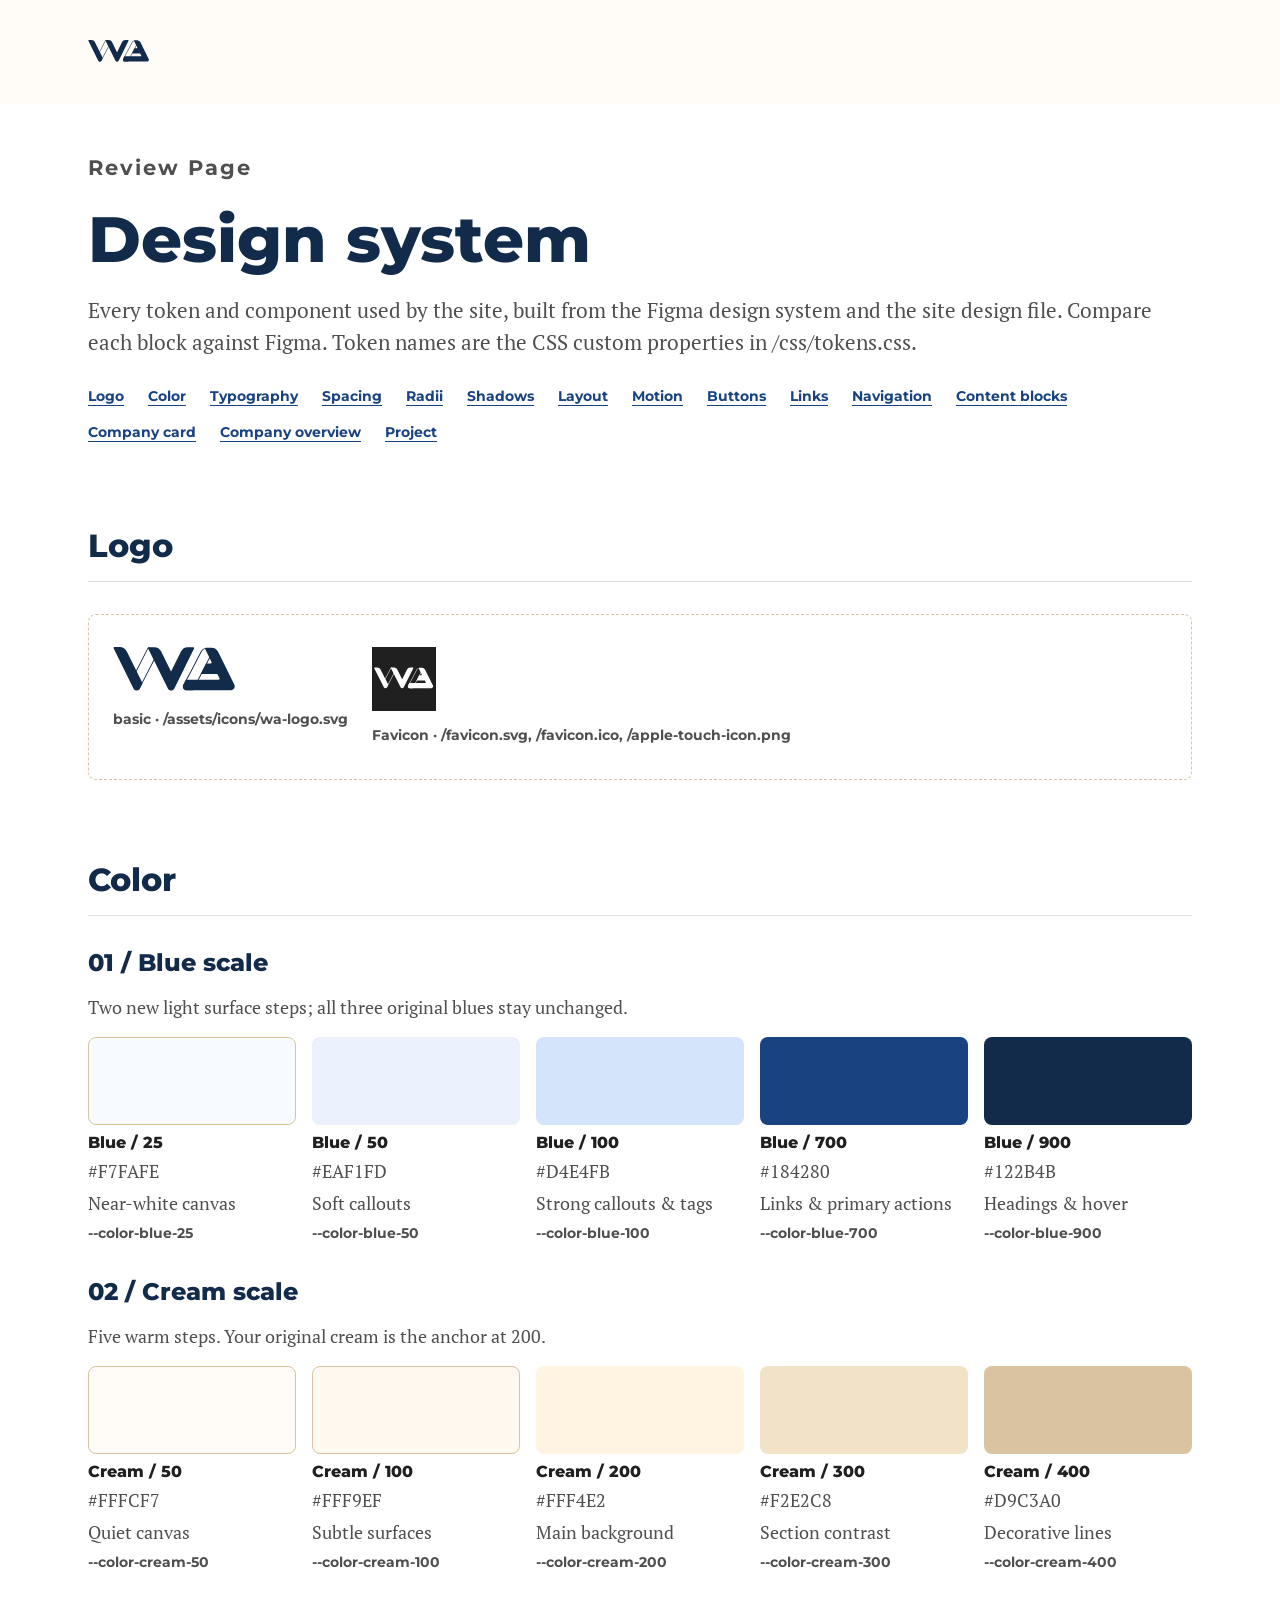
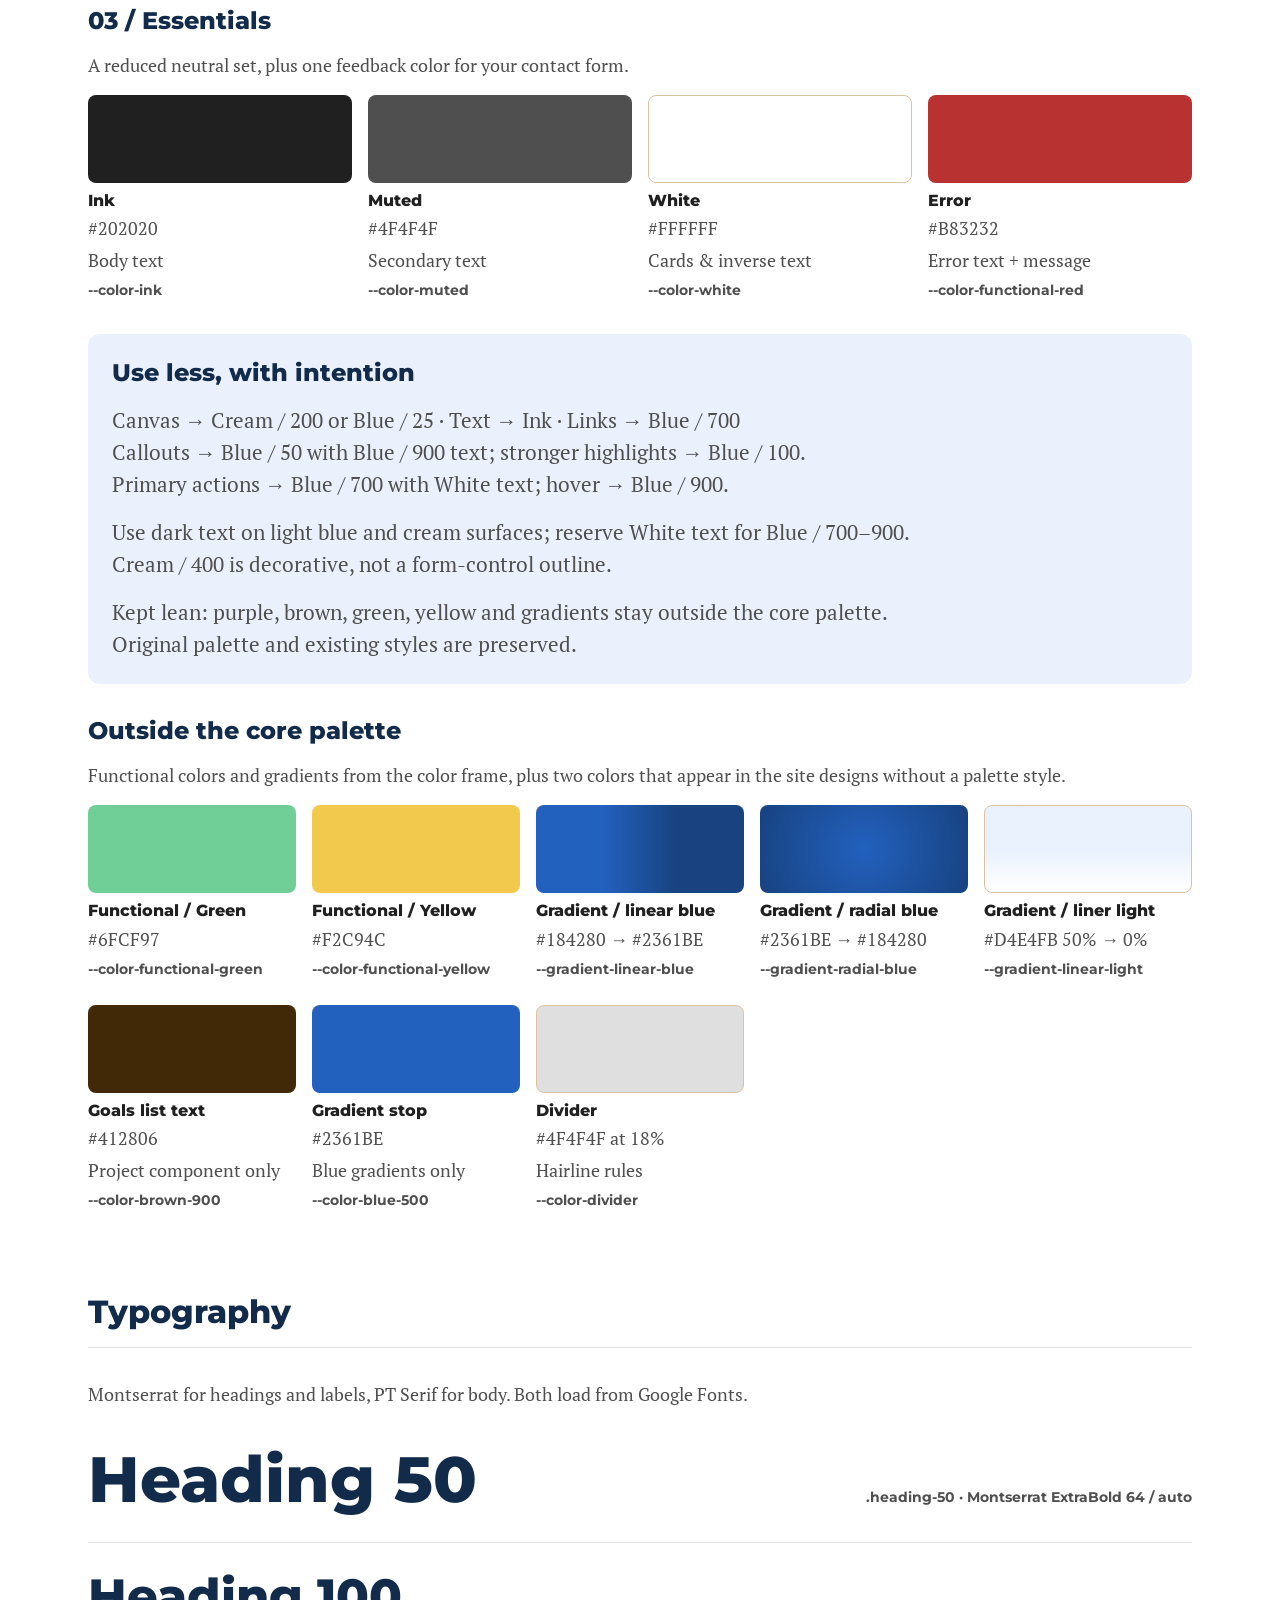
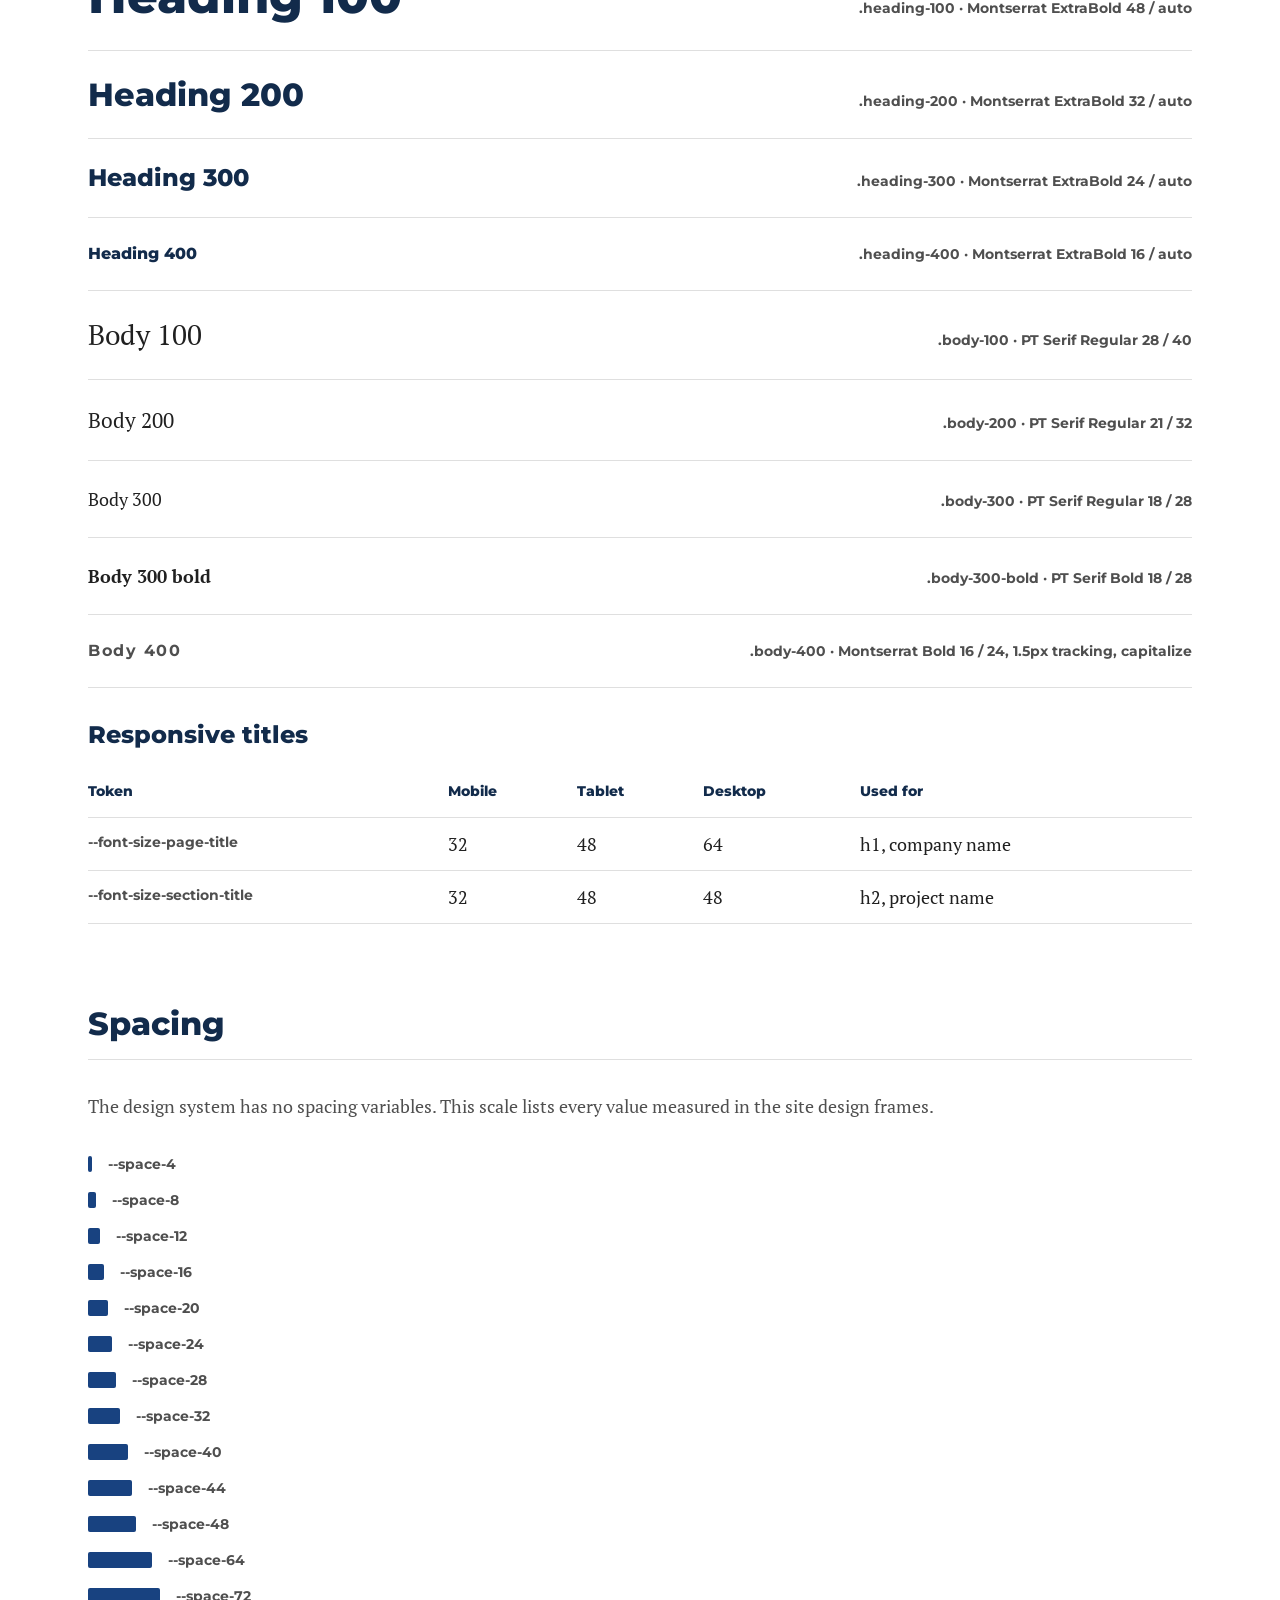
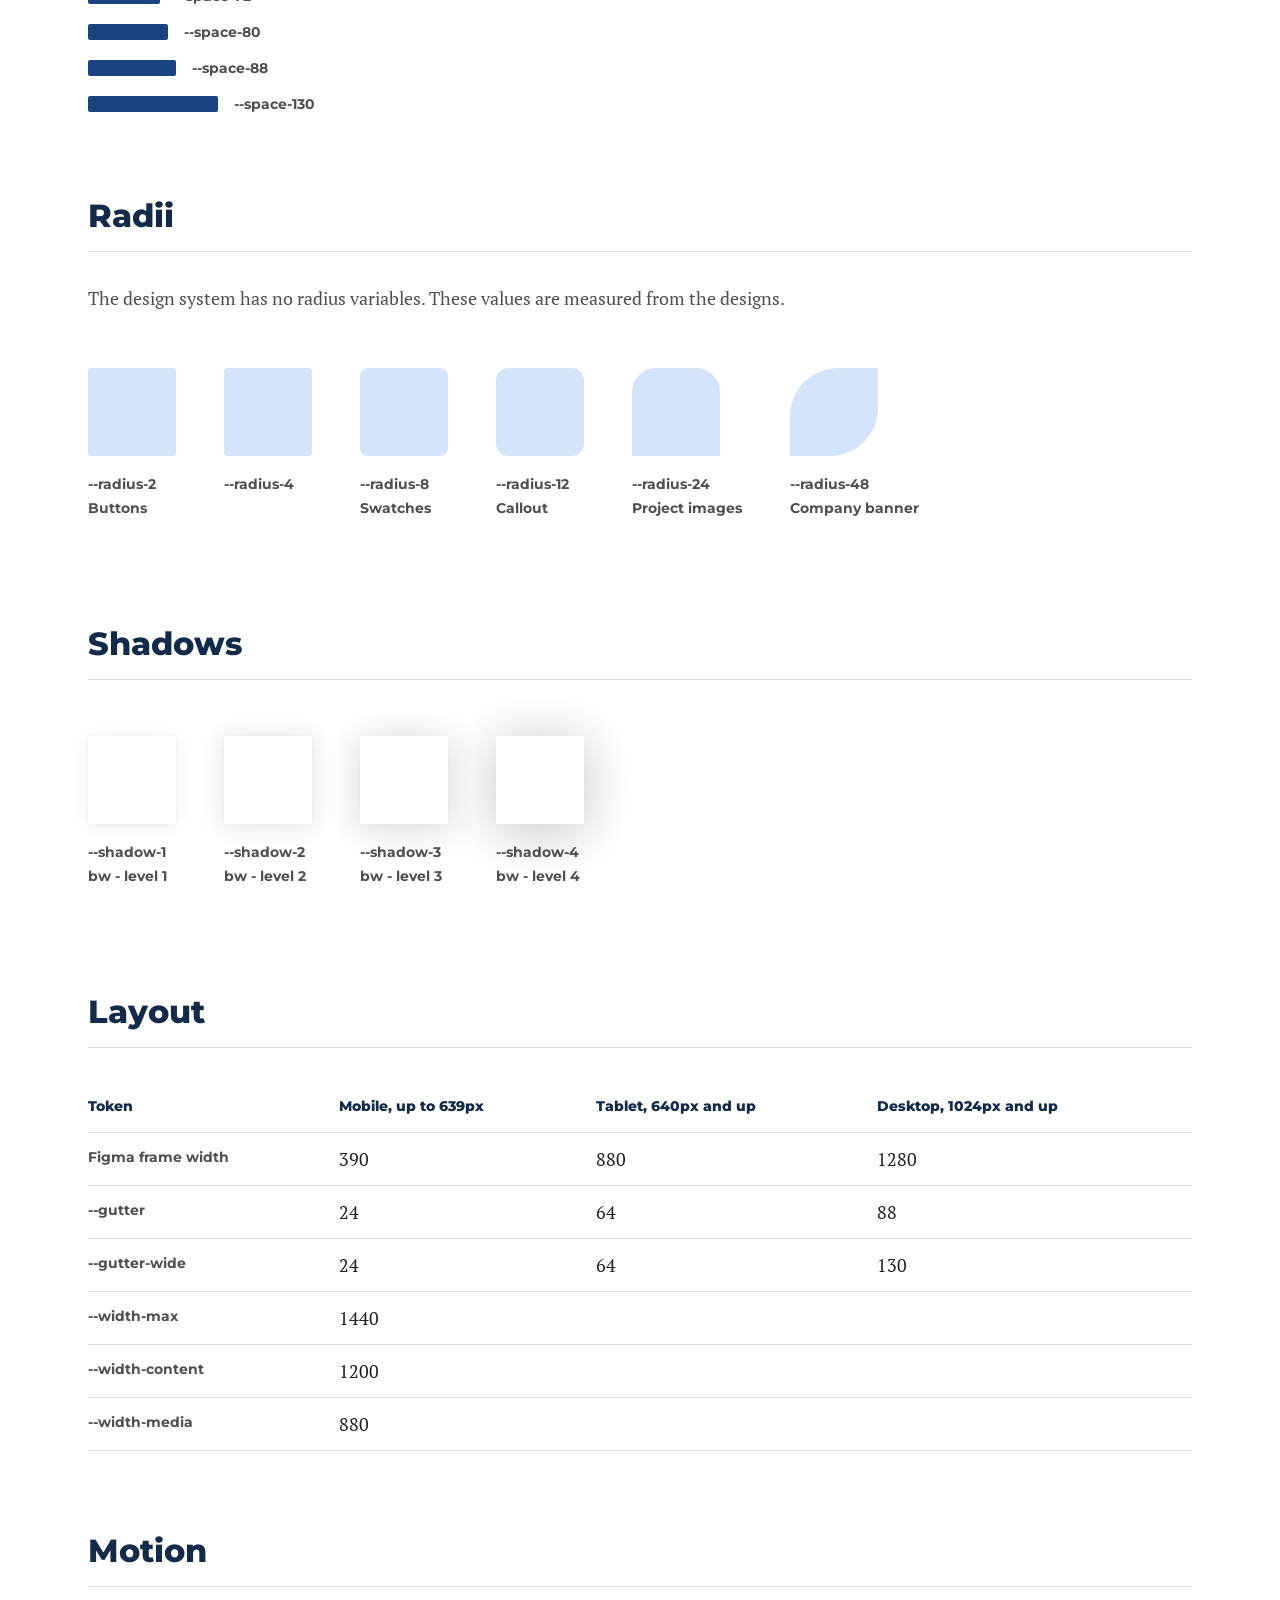
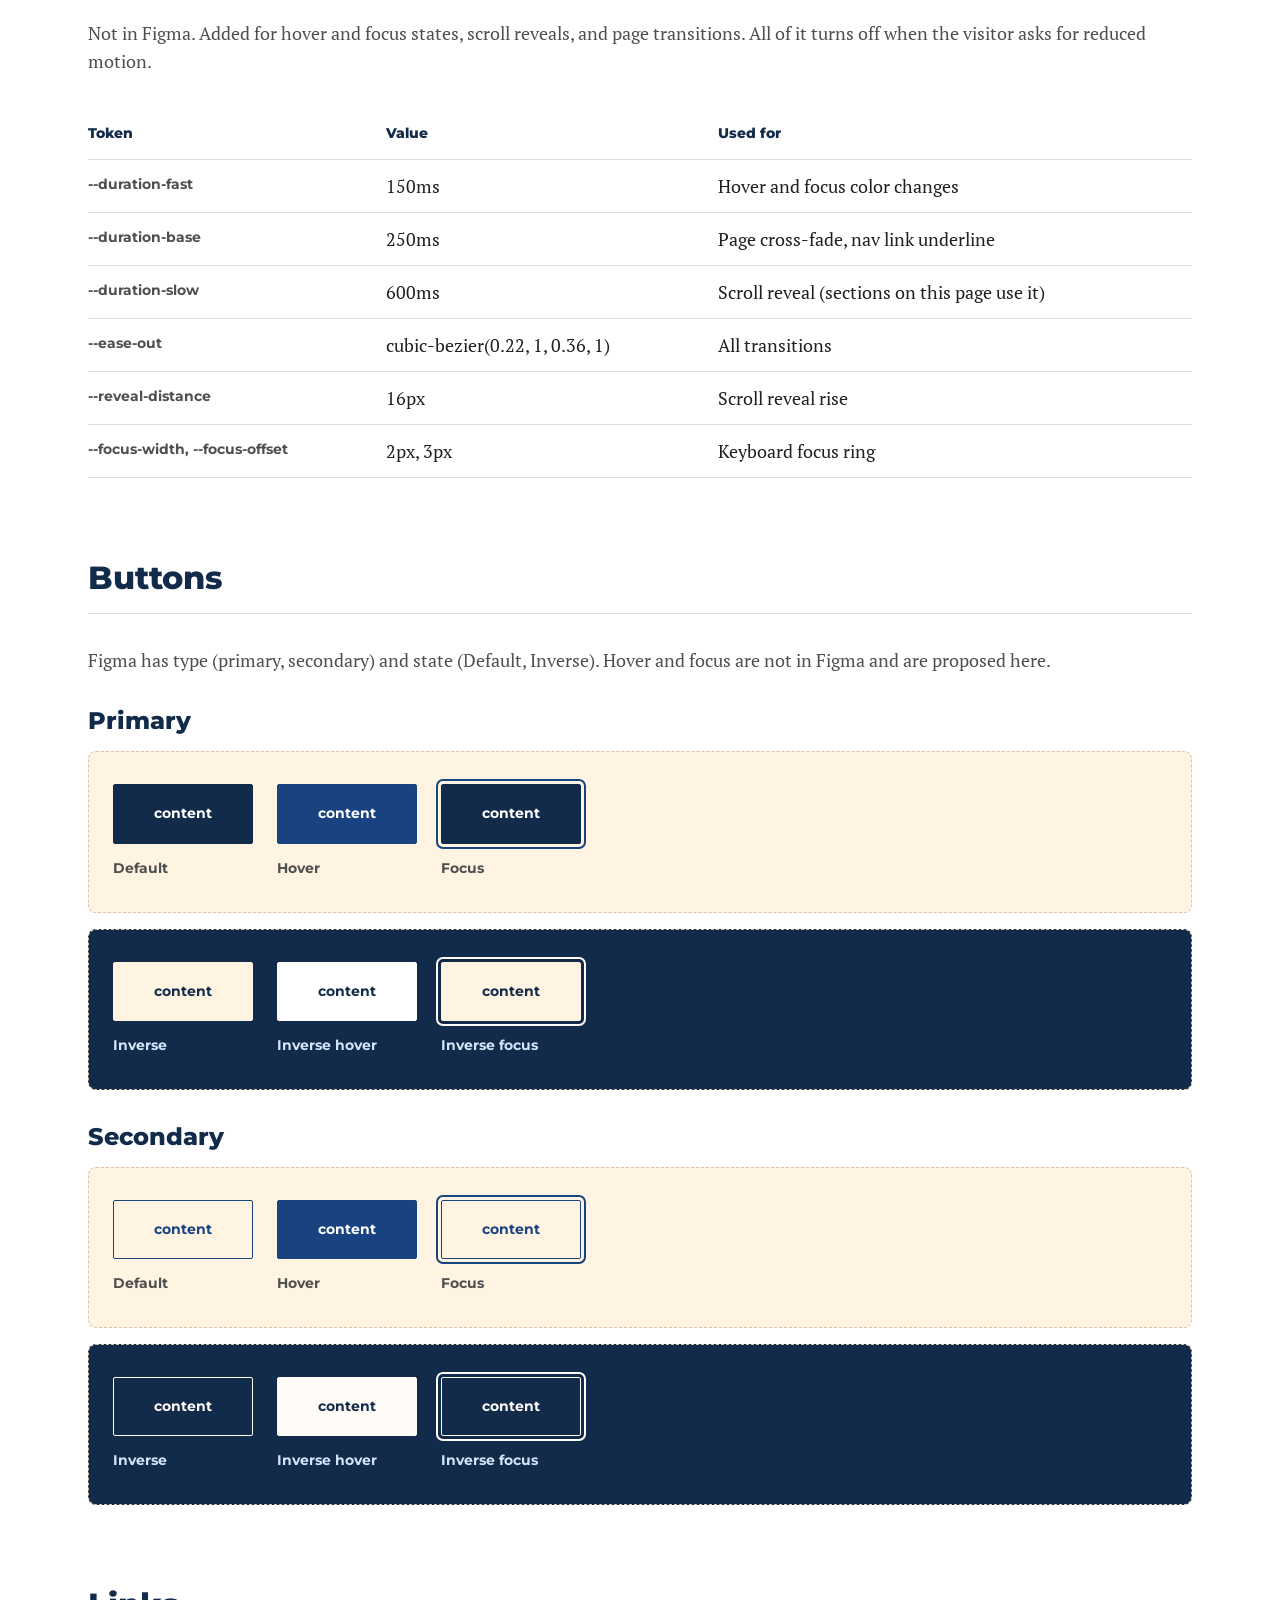
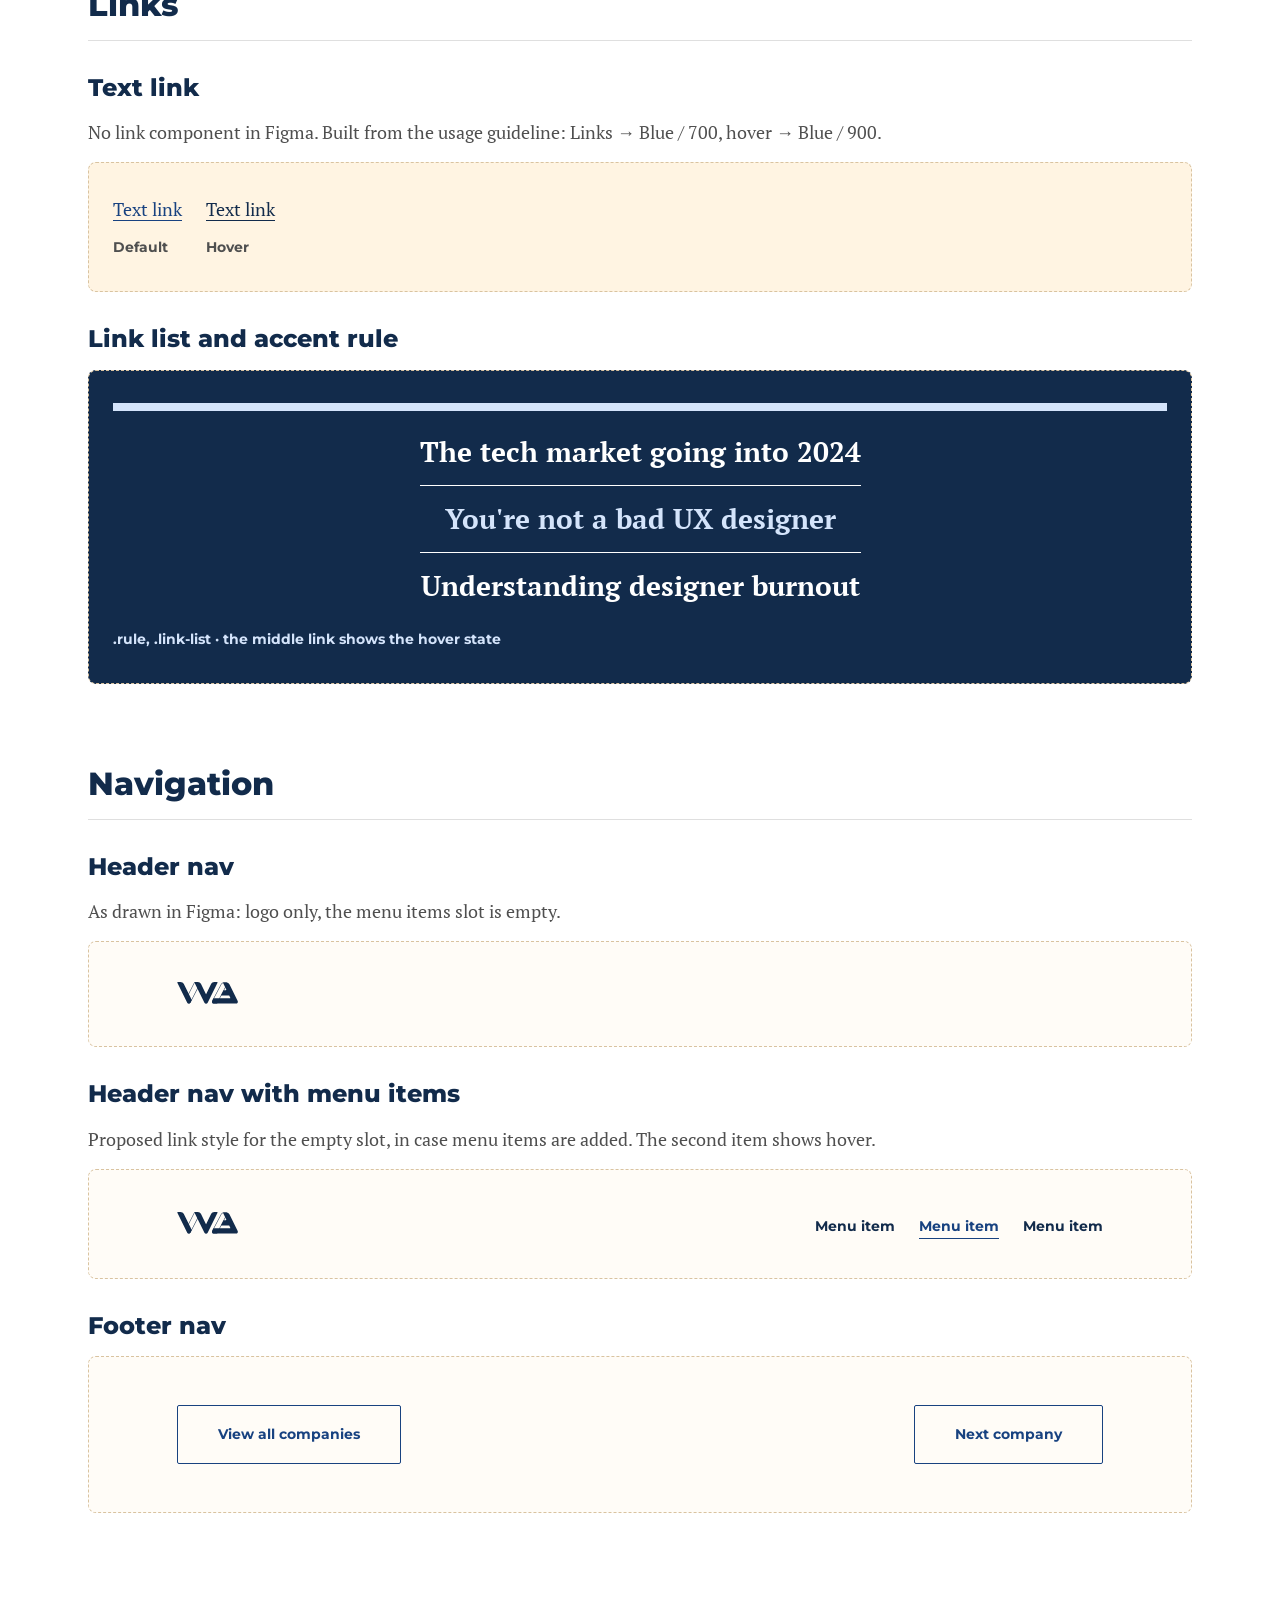
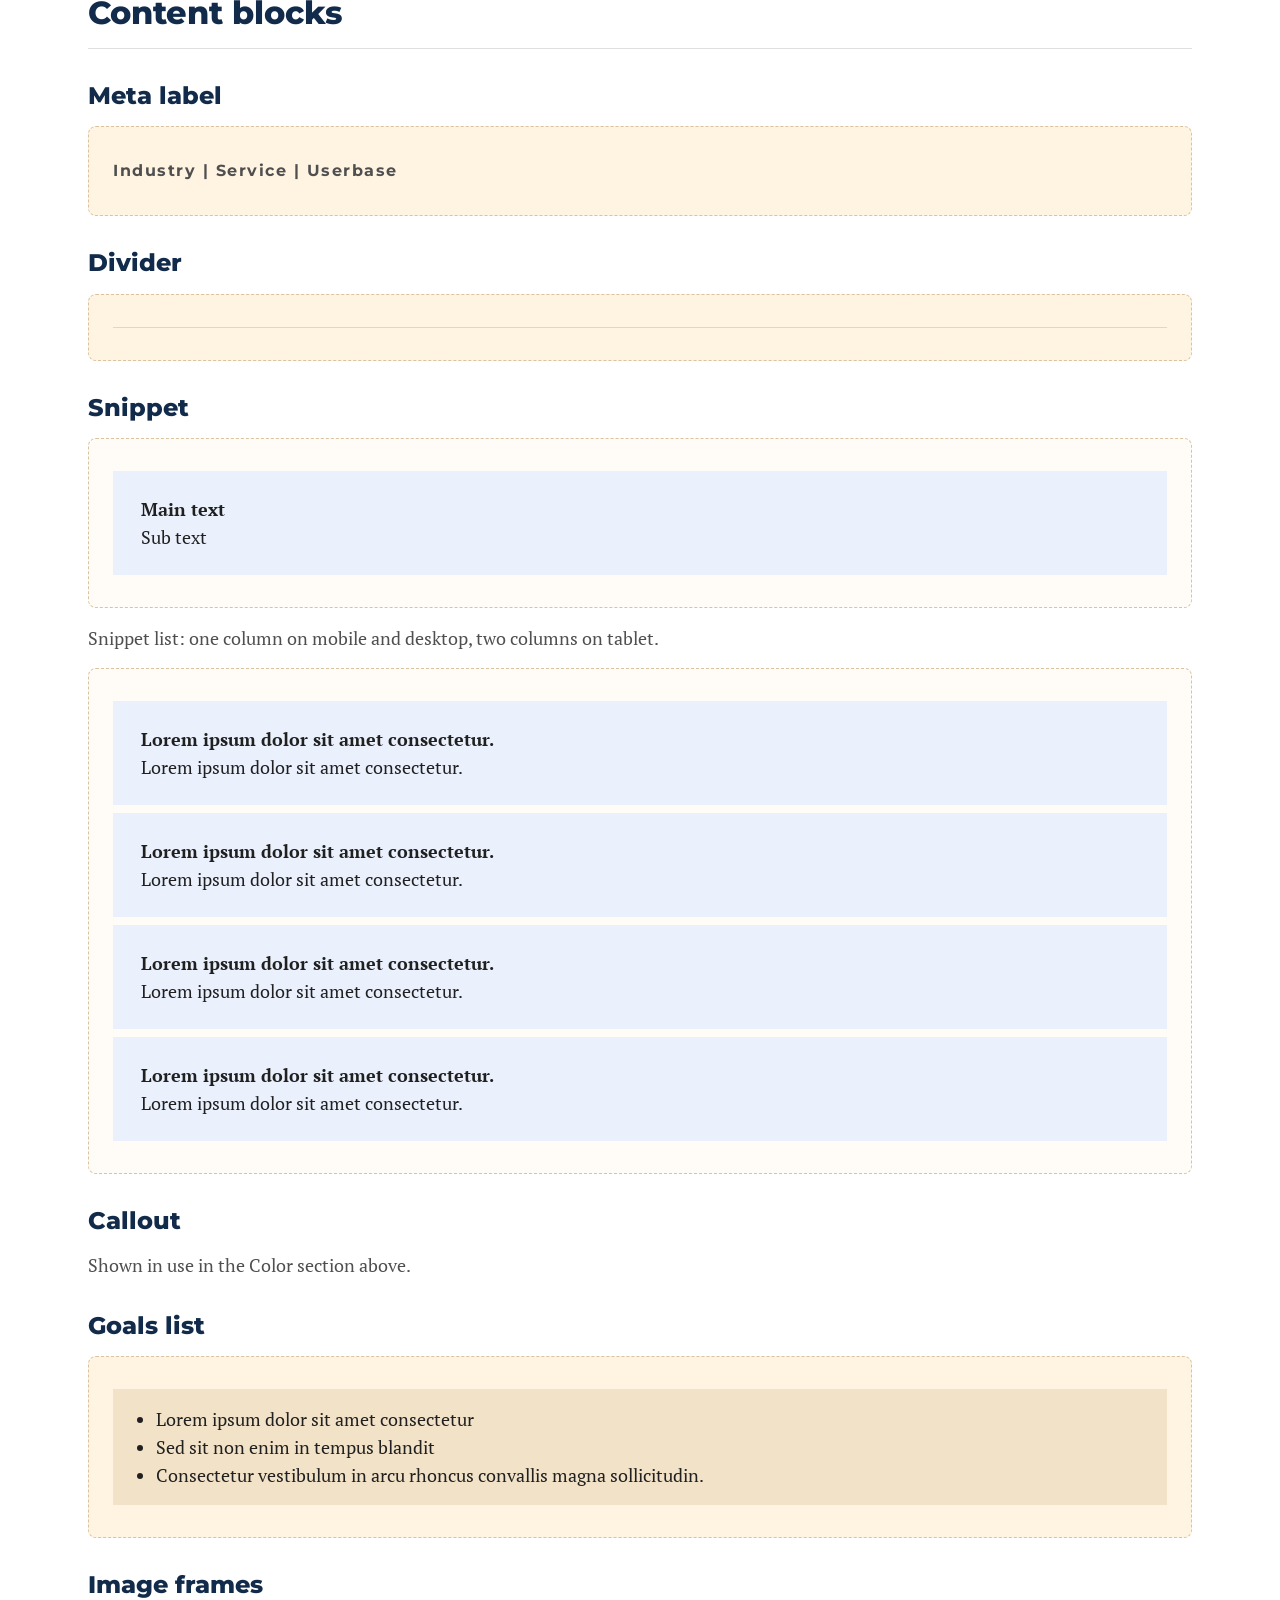
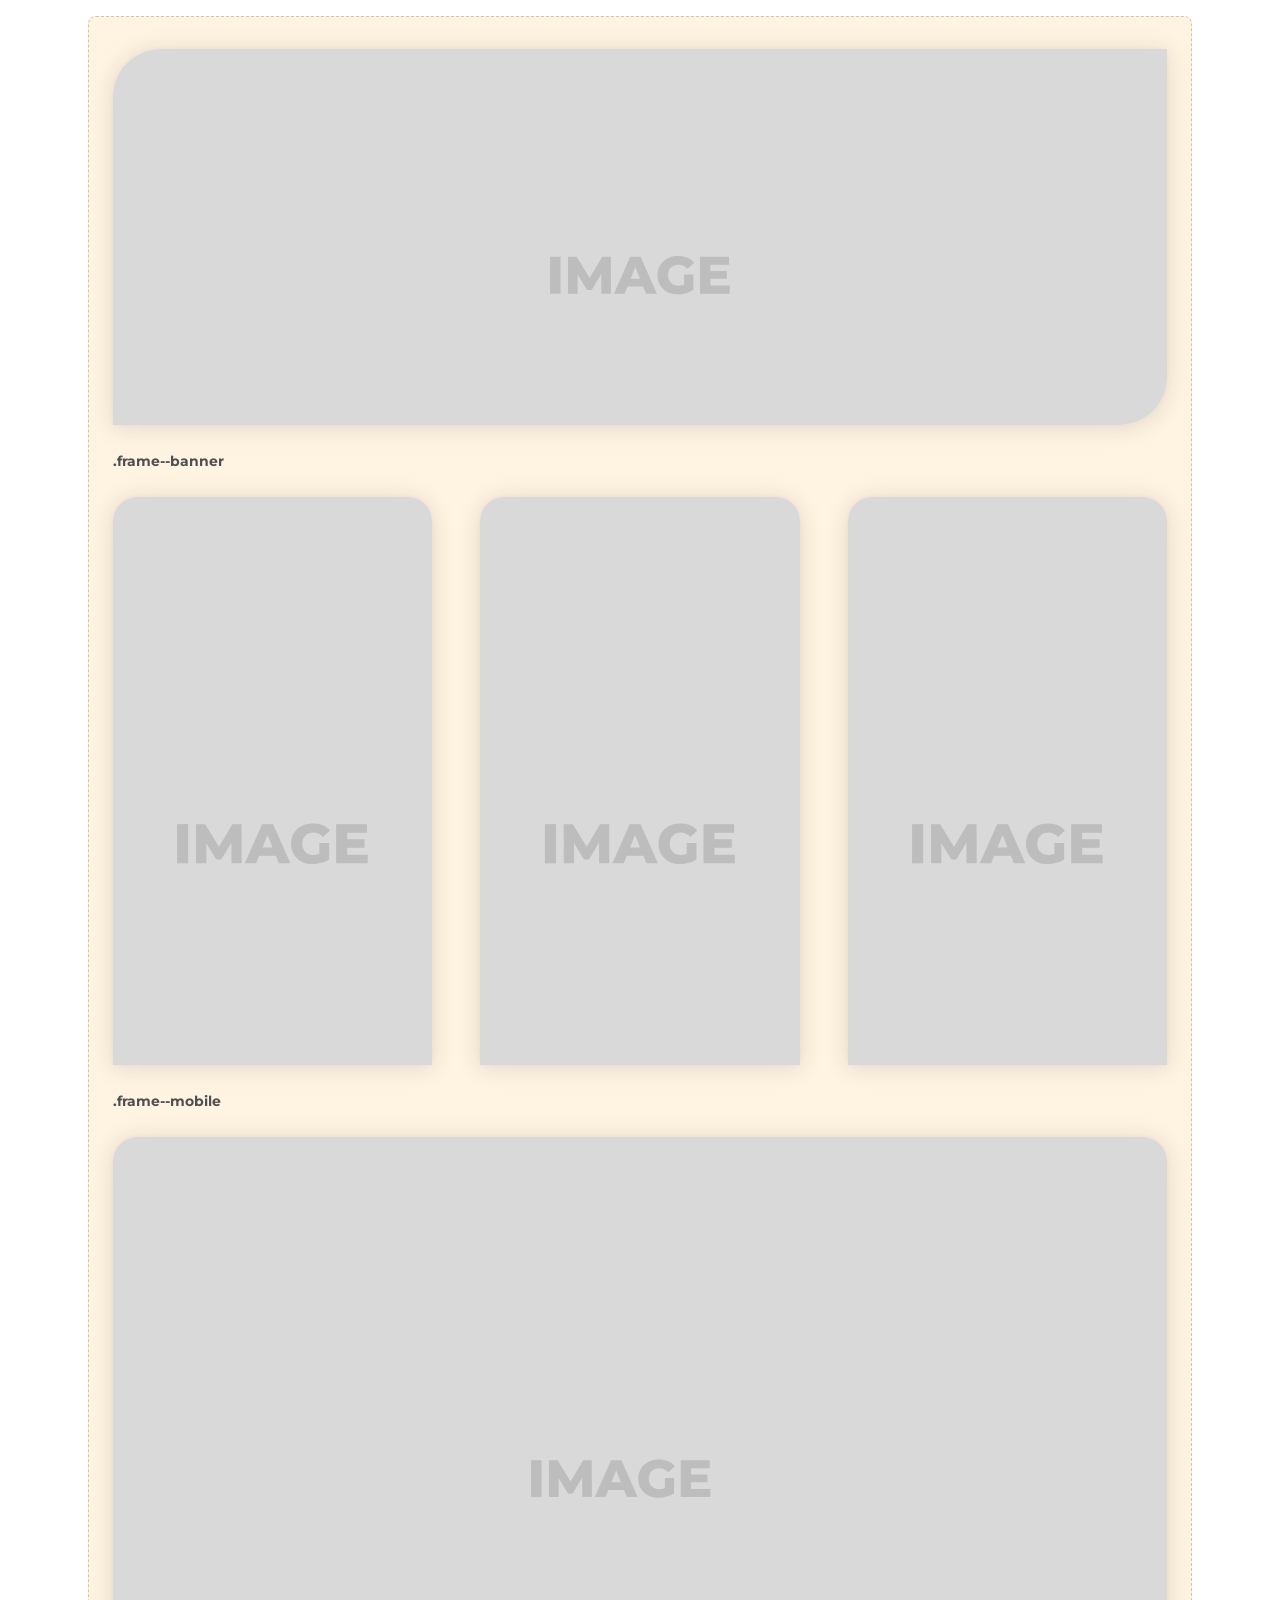
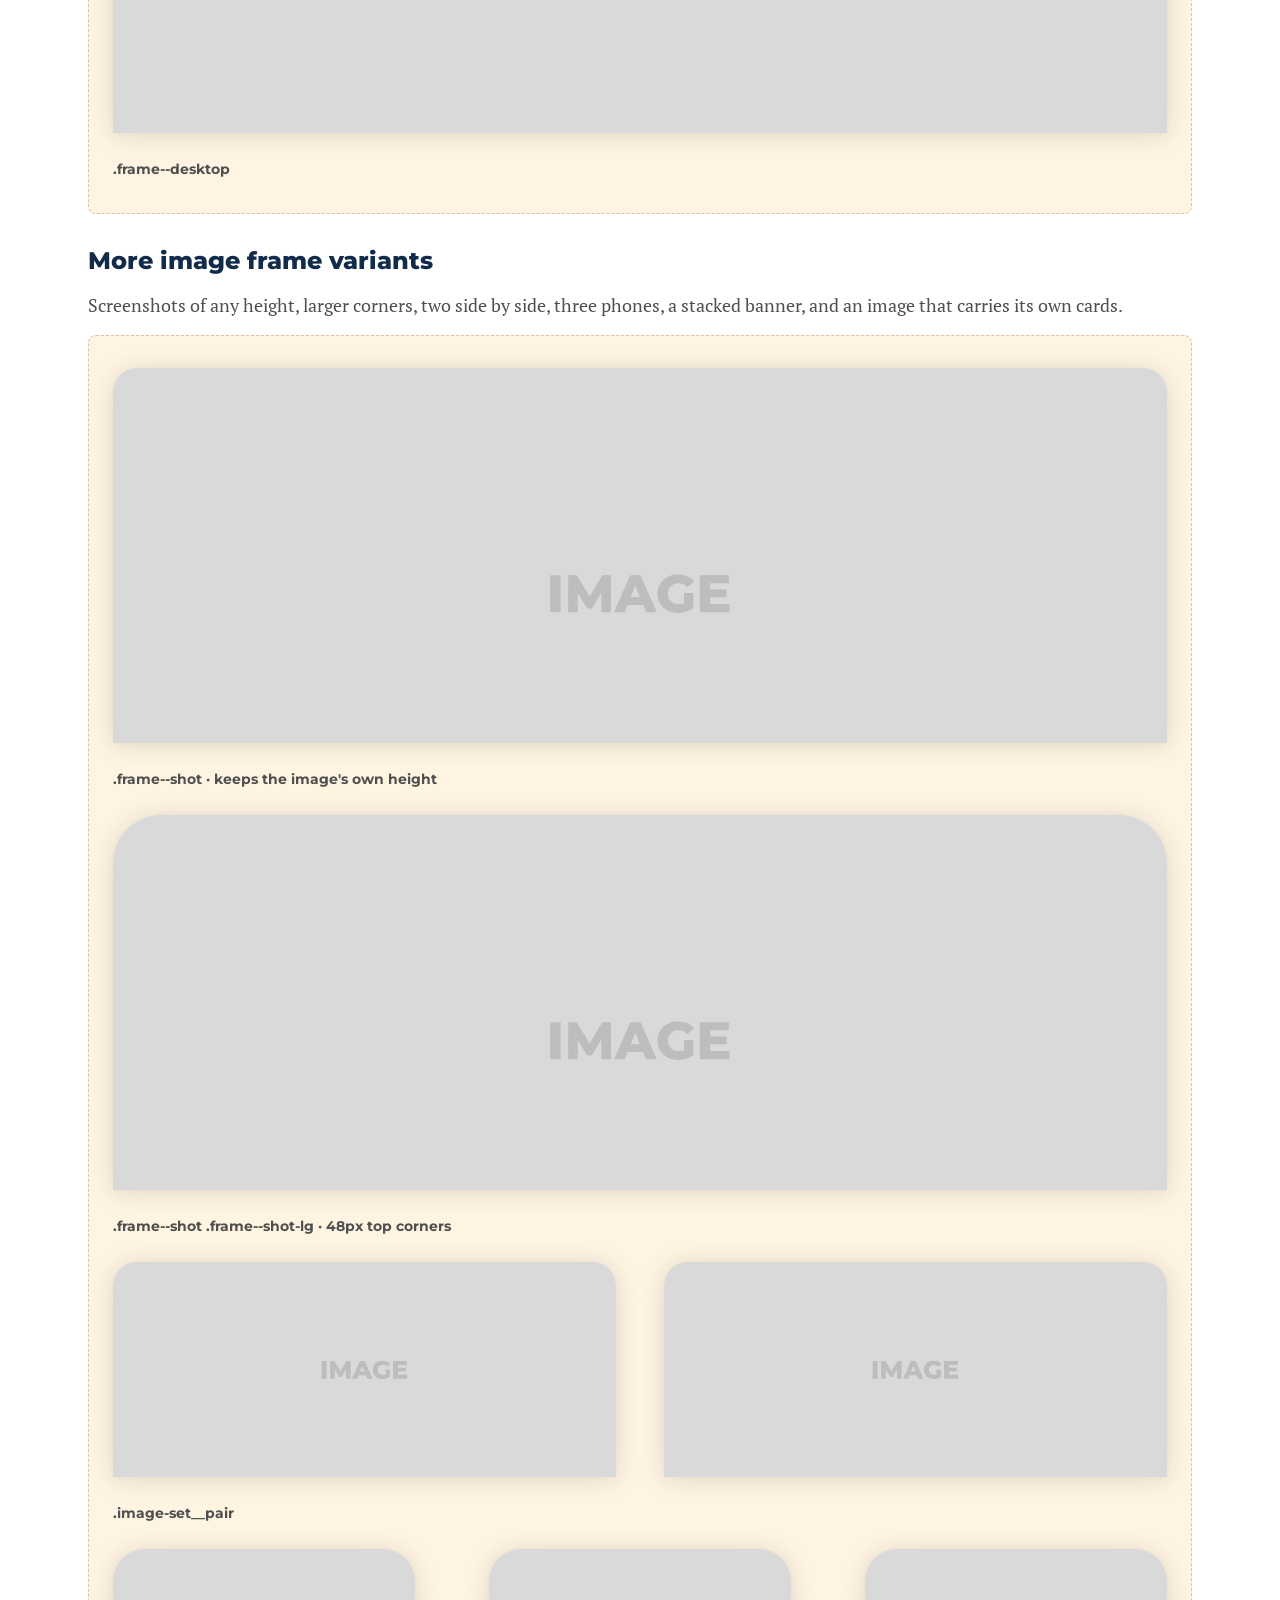
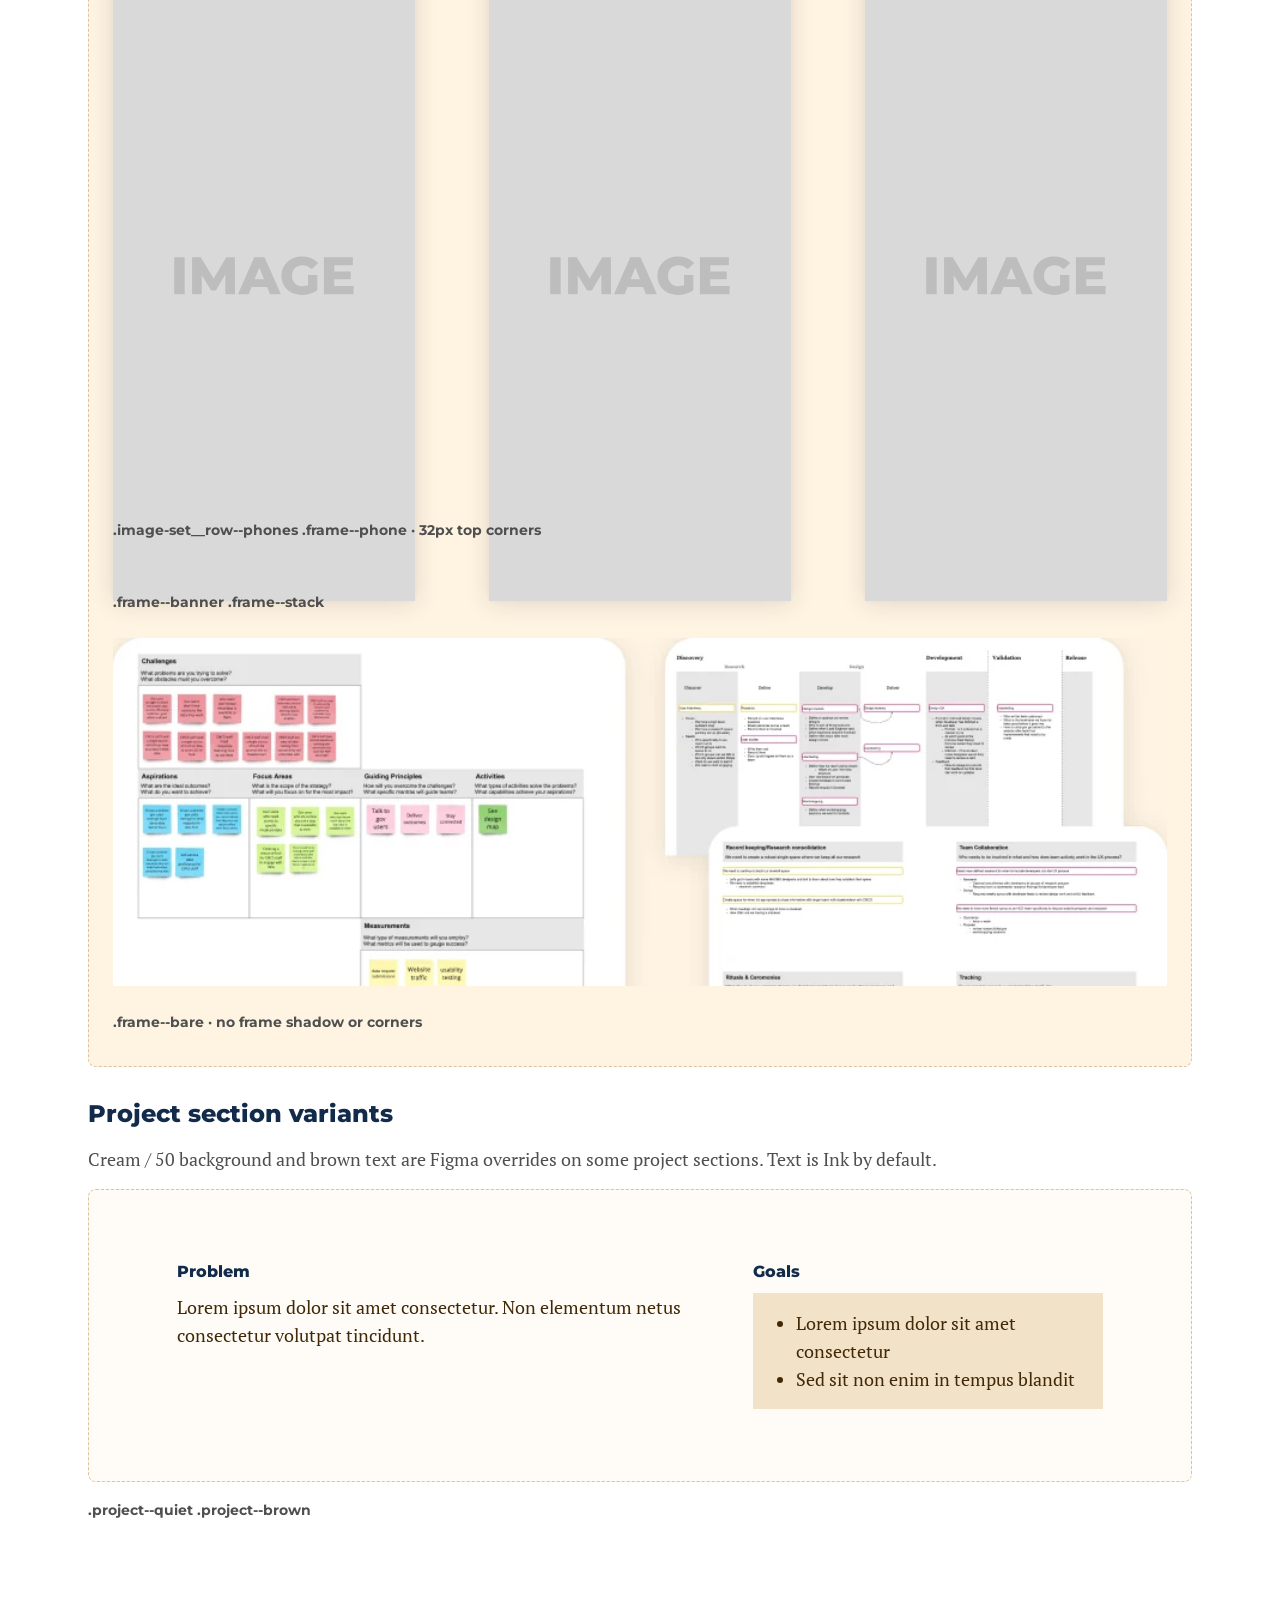
==== design-system/index.html @ c3d25a95 "Initial commit of the UX portfolio site. Co-authored-by: Cursor <cursoragent@cursor.com>" ====
<!doctype html>
<html lang="en">
<head>
  <meta charset="utf-8">
  <meta name="viewport" content="width=device-width, initial-scale=1">
  <title>Design system | William Alexander</title>
  <meta name="description" content="Review page for the portfolio design system: every color, type style, spacing, radius, and shadow token, and every component with its variants and states.">
  <meta name="robots" content="noindex">
  <meta property="og:type" content="website">
  <meta property="og:title" content="Design system | William Alexander">
  <meta property="og:description" content="Review page for the portfolio design system: tokens and components with their variants and states.">

  <link rel="icon" href="/favicon.ico" sizes="48x48">
  <link rel="icon" href="/favicon.svg" type="image/svg+xml">
  <link rel="apple-touch-icon" href="/apple-touch-icon.png">
  <link rel="manifest" href="/site.webmanifest">

  <link rel="preconnect" href="https://fonts.googleapis.com">
  <link rel="preconnect" href="https://fonts.gstatic.com" crossorigin>
  <link rel="stylesheet" href="https://fonts.googleapis.com/css2?family=Montserrat:wght@700;800&family=PT+Serif:wght@400;700&display=swap">

  <link rel="stylesheet" href="/css/tokens.css">
  <link rel="stylesheet" href="/css/base.css">
  <link rel="stylesheet" href="/css/components.css">
  <link rel="stylesheet" href="/css/design-system.css">

  <script>document.documentElement.classList.add('js');</script>
</head>
<body class="ds-page">
  <a class="skip-link" href="#main">Skip to content</a>

  <header class="site-header">
    <nav class="site-nav" aria-label="Main">
      <a class="site-nav__logo" href="/" aria-label="William Alexander, home">
        <img src="/assets/icons/wa-logo.svg" alt="WA logo" width="62" height="24">
      </a>
    </nav>
  </header>

  <main id="main" class="ds-main">

    <div class="ds-intro">
      <p class="meta">Review page</p>
      <h1>Design system</h1>
      <p>Every token and component used by the site, built from the Figma design system and the site design file. Compare each block against Figma. Token names are the CSS custom properties in /css/tokens.css.</p>
      <nav class="ds-toc" aria-label="On this page">
        <a href="#logo">Logo</a>
        <a href="#color">Color</a>
        <a href="#typography">Typography</a>
        <a href="#spacing">Spacing</a>
        <a href="#radii">Radii</a>
        <a href="#shadows">Shadows</a>
        <a href="#layout">Layout</a>
        <a href="#motion">Motion</a>
        <a href="#buttons">Buttons</a>
        <a href="#links">Links</a>
        <a href="#navigation">Navigation</a>
        <a href="#content">Content blocks</a>
        <a href="#company">Company card</a>
        <a href="#overview">Company overview</a>
        <a href="#project">Project</a>
      </nav>
    </div>

    <!-- ================================================================ -->
    <section class="ds-section" id="logo" aria-labelledby="logo-title">
      <h2 id="logo-title">Logo</h2>
      <div class="ds-stage ds-stage--white">
        <div class="ds-state ds-logo">
          <img src="/assets/icons/wa-logo.svg" alt="WA logo in Blue 900" width="124" height="48">
          <p class="ds-token">basic · /assets/icons/wa-logo.svg</p>
        </div>
        <div class="ds-state">
          <img class="ds-favicon" src="/favicon.svg" alt="Favicon: white WA logo on an Ink square" width="64" height="64">
          <p class="ds-token">Favicon · /favicon.svg, /favicon.ico, /apple-touch-icon.png</p>
        </div>
      </div>
    </section>

    <!-- ================================================================ -->
    <section class="ds-section reveal" id="color" aria-labelledby="color-title">
      <h2 id="color-title">Color</h2>

      <div class="ds-group">
        <h3>01 / Blue scale</h3>
        <p class="ds-note">Two new light surface steps; all three original blues stay unchanged.</p>
        <ul class="ds-swatches">
          <li class="ds-swatch">
            <div class="ds-swatch__color ds-swatch__color--outlined" style="background: var(--color-blue-25)"></div>
            <p class="ds-swatch__name">Blue / 25</p>
            <p class="ds-swatch__value">#F7FAFE</p>
            <p class="ds-swatch__use">Near-white canvas</p>
            <p class="ds-token">--color-blue-25</p>
          </li>
          <li class="ds-swatch">
            <div class="ds-swatch__color" style="background: var(--color-blue-50)"></div>
            <p class="ds-swatch__name">Blue / 50</p>
            <p class="ds-swatch__value">#EAF1FD</p>
            <p class="ds-swatch__use">Soft callouts</p>
            <p class="ds-token">--color-blue-50</p>
          </li>
          <li class="ds-swatch">
            <div class="ds-swatch__color" style="background: var(--color-blue-100)"></div>
            <p class="ds-swatch__name">Blue / 100</p>
            <p class="ds-swatch__value">#D4E4FB</p>
            <p class="ds-swatch__use">Strong callouts &amp; tags</p>
            <p class="ds-token">--color-blue-100</p>
          </li>
          <li class="ds-swatch">
            <div class="ds-swatch__color" style="background: var(--color-blue-700)"></div>
            <p class="ds-swatch__name">Blue / 700</p>
            <p class="ds-swatch__value">#184280</p>
            <p class="ds-swatch__use">Links &amp; primary actions</p>
            <p class="ds-token">--color-blue-700</p>
          </li>
          <li class="ds-swatch">
            <div class="ds-swatch__color" style="background: var(--color-blue-900)"></div>
            <p class="ds-swatch__name">Blue / 900</p>
            <p class="ds-swatch__value">#122B4B</p>
            <p class="ds-swatch__use">Headings &amp; hover</p>
            <p class="ds-token">--color-blue-900</p>
          </li>
        </ul>
      </div>

      <div class="ds-group">
        <h3>02 / Cream scale</h3>
        <p class="ds-note">Five warm steps. Your original cream is the anchor at 200.</p>
        <ul class="ds-swatches">
          <li class="ds-swatch">
            <div class="ds-swatch__color ds-swatch__color--outlined" style="background: var(--color-cream-50)"></div>
            <p class="ds-swatch__name">Cream / 50</p>
            <p class="ds-swatch__value">#FFFCF7</p>
            <p class="ds-swatch__use">Quiet canvas</p>
            <p class="ds-token">--color-cream-50</p>
          </li>
          <li class="ds-swatch">
            <div class="ds-swatch__color ds-swatch__color--outlined" style="background: var(--color-cream-100)"></div>
            <p class="ds-swatch__name">Cream / 100</p>
            <p class="ds-swatch__value">#FFF9EF</p>
            <p class="ds-swatch__use">Subtle surfaces</p>
            <p class="ds-token">--color-cream-100</p>
          </li>
          <li class="ds-swatch">
            <div class="ds-swatch__color" style="background: var(--color-cream-200)"></div>
            <p class="ds-swatch__name">Cream / 200</p>
            <p class="ds-swatch__value">#FFF4E2</p>
            <p class="ds-swatch__use">Main background</p>
            <p class="ds-token">--color-cream-200</p>
          </li>
          <li class="ds-swatch">
            <div class="ds-swatch__color" style="background: var(--color-cream-300)"></div>
            <p class="ds-swatch__name">Cream / 300</p>
            <p class="ds-swatch__value">#F2E2C8</p>
            <p class="ds-swatch__use">Section contrast</p>
            <p class="ds-token">--color-cream-300</p>
          </li>
          <li class="ds-swatch">
            <div class="ds-swatch__color" style="background: var(--color-cream-400)"></div>
            <p class="ds-swatch__name">Cream / 400</p>
            <p class="ds-swatch__value">#D9C3A0</p>
            <p class="ds-swatch__use">Decorative lines</p>
            <p class="ds-token">--color-cream-400</p>
          </li>
        </ul>
      </div>

      <div class="ds-group">
        <h3>03 / Essentials</h3>
        <p class="ds-note">A reduced neutral set, plus one feedback color for your contact form.</p>
        <ul class="ds-swatches ds-swatches--4">
          <li class="ds-swatch">
            <div class="ds-swatch__color" style="background: var(--color-ink)"></div>
            <p class="ds-swatch__name">Ink</p>
            <p class="ds-swatch__value">#202020</p>
            <p class="ds-swatch__use">Body text</p>
            <p class="ds-token">--color-ink</p>
          </li>
          <li class="ds-swatch">
            <div class="ds-swatch__color" style="background: var(--color-muted)"></div>
            <p class="ds-swatch__name">Muted</p>
            <p class="ds-swatch__value">#4F4F4F</p>
            <p class="ds-swatch__use">Secondary text</p>
            <p class="ds-token">--color-muted</p>
          </li>
          <li class="ds-swatch">
            <div class="ds-swatch__color ds-swatch__color--outlined" style="background: var(--color-white)"></div>
            <p class="ds-swatch__name">White</p>
            <p class="ds-swatch__value">#FFFFFF</p>
            <p class="ds-swatch__use">Cards &amp; inverse text</p>
            <p class="ds-token">--color-white</p>
          </li>
          <li class="ds-swatch">
            <div class="ds-swatch__color" style="background: var(--color-functional-red)"></div>
            <p class="ds-swatch__name">Error</p>
            <p class="ds-swatch__value">#B83232</p>
            <p class="ds-swatch__use">Error text + message</p>
            <p class="ds-token">--color-functional-red</p>
          </li>
        </ul>
      </div>

      <div class="callout">
        <h3 class="callout__title">Use less, with intention</h3>
        <p>Canvas → Cream / 200 or Blue / 25 · Text → Ink · Links → Blue / 700<br>
          Callouts → Blue / 50 with Blue / 900 text; stronger highlights → Blue / 100.<br>
          Primary actions → Blue / 700 with White text; hover → Blue / 900.</p>
        <p>Use dark text on light blue and cream surfaces; reserve White text for Blue / 700–900.<br>
          Cream / 400 is decorative, not a form-control outline.</p>
        <p>Kept lean: purple, brown, green, yellow and gradients stay outside the core palette.<br>
          Original palette and existing styles are preserved.</p>
      </div>

      <div class="ds-group">
        <h3>Outside the core palette</h3>
        <p class="ds-note">Functional colors and gradients from the color frame, plus two colors that appear in the site designs without a palette style.</p>
        <ul class="ds-swatches">
          <li class="ds-swatch">
            <div class="ds-swatch__color" style="background: var(--color-functional-green)"></div>
            <p class="ds-swatch__name">Functional / Green</p>
            <p class="ds-swatch__value">#6FCF97</p>
            <p class="ds-token">--color-functional-green</p>
          </li>
          <li class="ds-swatch">
            <div class="ds-swatch__color" style="background: var(--color-functional-yellow)"></div>
            <p class="ds-swatch__name">Functional / Yellow</p>
            <p class="ds-swatch__value">#F2C94C</p>
            <p class="ds-token">--color-functional-yellow</p>
          </li>
          <li class="ds-swatch">
            <div class="ds-swatch__color" style="background: var(--gradient-linear-blue)"></div>
            <p class="ds-swatch__name">Gradient / linear blue</p>
            <p class="ds-swatch__value">#184280 → #2361BE</p>
            <p class="ds-token">--gradient-linear-blue</p>
          </li>
          <li class="ds-swatch">
            <div class="ds-swatch__color" style="background: var(--gradient-radial-blue)"></div>
            <p class="ds-swatch__name">Gradient / radial blue</p>
            <p class="ds-swatch__value">#2361BE → #184280</p>
            <p class="ds-token">--gradient-radial-blue</p>
          </li>
          <li class="ds-swatch">
            <div class="ds-swatch__color ds-swatch__color--outlined" style="background: var(--gradient-linear-light)"></div>
            <p class="ds-swatch__name">Gradient / liner light</p>
            <p class="ds-swatch__value">#D4E4FB 50% → 0%</p>
            <p class="ds-token">--gradient-linear-light</p>
          </li>
          <li class="ds-swatch">
            <div class="ds-swatch__color" style="background: var(--color-brown-900)"></div>
            <p class="ds-swatch__name">Goals list text</p>
            <p class="ds-swatch__value">#412806</p>
            <p class="ds-swatch__use">Project component only</p>
            <p class="ds-token">--color-brown-900</p>
          </li>
          <li class="ds-swatch">
            <div class="ds-swatch__color" style="background: var(--color-blue-500)"></div>
            <p class="ds-swatch__name">Gradient stop</p>
            <p class="ds-swatch__value">#2361BE</p>
            <p class="ds-swatch__use">Blue gradients only</p>
            <p class="ds-token">--color-blue-500</p>
          </li>
          <li class="ds-swatch">
            <div class="ds-swatch__color ds-swatch__color--outlined" style="background: var(--color-divider)"></div>
            <p class="ds-swatch__name">Divider</p>
            <p class="ds-swatch__value">#4F4F4F at 18%</p>
            <p class="ds-swatch__use">Hairline rules</p>
            <p class="ds-token">--color-divider</p>
          </li>
        </ul>
      </div>
    </section>

    <!-- ================================================================ -->
    <section class="ds-section reveal" id="typography" aria-labelledby="typography-title">
      <h2 id="typography-title">Typography</h2>
      <p class="ds-note">Montserrat for headings and labels, PT Serif for body. Both load from Google Fonts.</p>
      <div class="ds-rows">
        <div class="ds-row">
          <p class="ds-row__sample heading-50">Heading 50</p>
          <p class="ds-token">.heading-50 · Montserrat ExtraBold 64 / auto</p>
        </div>
        <div class="ds-row">
          <p class="ds-row__sample heading-100">Heading 100</p>
          <p class="ds-token">.heading-100 · Montserrat ExtraBold 48 / auto</p>
        </div>
        <div class="ds-row">
          <p class="ds-row__sample heading-200">Heading 200</p>
          <p class="ds-token">.heading-200 · Montserrat ExtraBold 32 / auto</p>
        </div>
        <div class="ds-row">
          <p class="ds-row__sample heading-300">Heading 300</p>
          <p class="ds-token">.heading-300 · Montserrat ExtraBold 24 / auto</p>
        </div>
        <div class="ds-row">
          <p class="ds-row__sample heading-400">Heading 400</p>
          <p class="ds-token">.heading-400 · Montserrat ExtraBold 16 / auto</p>
        </div>
        <div class="ds-row">
          <p class="ds-row__sample body-100">Body 100</p>
          <p class="ds-token">.body-100 · PT Serif Regular 28 / 40</p>
        </div>
        <div class="ds-row">
          <p class="ds-row__sample body-200">Body 200</p>
          <p class="ds-token">.body-200 · PT Serif Regular 21 / 32</p>
        </div>
        <div class="ds-row">
          <p class="ds-row__sample body-300">Body 300</p>
          <p class="ds-token">.body-300 · PT Serif Regular 18 / 28</p>
        </div>
        <div class="ds-row">
          <p class="ds-row__sample body-300-bold">Body 300 bold</p>
          <p class="ds-token">.body-300-bold · PT Serif Bold 18 / 28</p>
        </div>
        <div class="ds-row">
          <p class="ds-row__sample body-400">Body 400</p>
          <p class="ds-token">.body-400 · Montserrat Bold 16 / 24, 1.5px tracking, capitalize</p>
        </div>
      </div>

      <div class="ds-group">
        <h3>Responsive titles</h3>
        <div class="ds-table-wrap">
          <table class="ds-table">
            <thead>
              <tr><th scope="col">Token</th><th scope="col">Mobile</th><th scope="col">Tablet</th><th scope="col">Desktop</th><th scope="col">Used for</th></tr>
            </thead>
            <tbody>
              <tr><td class="ds-token">--font-size-page-title</td><td>32</td><td>48</td><td>64</td><td>h1, company name</td></tr>
              <tr><td class="ds-token">--font-size-section-title</td><td>32</td><td>48</td><td>48</td><td>h2, project name</td></tr>
            </tbody>
          </table>
        </div>
      </div>
    </section>

    <!-- ================================================================ -->
    <section class="ds-section reveal" id="spacing" aria-labelledby="spacing-title">
      <h2 id="spacing-title">Spacing</h2>
      <p class="ds-note">The design system has no spacing variables. This scale lists every value measured in the site design frames.</p>
      <ul class="ds-scale">
        <li class="ds-scale__item"><span class="ds-scale__bar" style="width: var(--space-4)"></span><span class="ds-token">--space-4</span></li>
        <li class="ds-scale__item"><span class="ds-scale__bar" style="width: var(--space-8)"></span><span class="ds-token">--space-8</span></li>
        <li class="ds-scale__item"><span class="ds-scale__bar" style="width: var(--space-12)"></span><span class="ds-token">--space-12</span></li>
        <li class="ds-scale__item"><span class="ds-scale__bar" style="width: var(--space-16)"></span><span class="ds-token">--space-16</span></li>
        <li class="ds-scale__item"><span class="ds-scale__bar" style="width: var(--space-20)"></span><span class="ds-token">--space-20</span></li>
        <li class="ds-scale__item"><span class="ds-scale__bar" style="width: var(--space-24)"></span><span class="ds-token">--space-24</span></li>
        <li class="ds-scale__item"><span class="ds-scale__bar" style="width: var(--space-28)"></span><span class="ds-token">--space-28</span></li>
        <li class="ds-scale__item"><span class="ds-scale__bar" style="width: var(--space-32)"></span><span class="ds-token">--space-32</span></li>
        <li class="ds-scale__item"><span class="ds-scale__bar" style="width: var(--space-40)"></span><span class="ds-token">--space-40</span></li>
        <li class="ds-scale__item"><span class="ds-scale__bar" style="width: var(--space-44)"></span><span class="ds-token">--space-44</span></li>
        <li class="ds-scale__item"><span class="ds-scale__bar" style="width: var(--space-48)"></span><span class="ds-token">--space-48</span></li>
        <li class="ds-scale__item"><span class="ds-scale__bar" style="width: var(--space-64)"></span><span class="ds-token">--space-64</span></li>
        <li class="ds-scale__item"><span class="ds-scale__bar" style="width: var(--space-72)"></span><span class="ds-token">--space-72</span></li>
        <li class="ds-scale__item"><span class="ds-scale__bar" style="width: var(--space-80)"></span><span class="ds-token">--space-80</span></li>
        <li class="ds-scale__item"><span class="ds-scale__bar" style="width: var(--space-88)"></span><span class="ds-token">--space-88</span></li>
        <li class="ds-scale__item"><span class="ds-scale__bar" style="width: var(--space-130)"></span><span class="ds-token">--space-130</span></li>
      </ul>
    </section>

    <!-- ================================================================ -->
    <section class="ds-section reveal" id="radii" aria-labelledby="radii-title">
      <h2 id="radii-title">Radii</h2>
      <p class="ds-note">The design system has no radius variables. These values are measured from the designs.</p>
      <div class="ds-tiles">
        <div class="ds-tile"><div class="ds-tile__box" style="border-radius: var(--radius-2)"></div><p class="ds-token">--radius-2<br>Buttons</p></div>
        <div class="ds-tile"><div class="ds-tile__box" style="border-radius: var(--radius-4)"></div><p class="ds-token">--radius-4</p></div>
        <div class="ds-tile"><div class="ds-tile__box" style="border-radius: var(--radius-8)"></div><p class="ds-token">--radius-8<br>Swatches</p></div>
        <div class="ds-tile"><div class="ds-tile__box" style="border-radius: var(--radius-12)"></div><p class="ds-token">--radius-12<br>Callout</p></div>
        <div class="ds-tile"><div class="ds-tile__box" style="border-radius: var(--radius-24) var(--radius-24) 0 0"></div><p class="ds-token">--radius-24<br>Project images</p></div>
        <div class="ds-tile"><div class="ds-tile__box" style="border-radius: var(--radius-48) 0 var(--radius-48) 0"></div><p class="ds-token">--radius-48<br>Company banner</p></div>
      </div>
    </section>

    <!-- ================================================================ -->
    <section class="ds-section reveal" id="shadows" aria-labelledby="shadows-title">
      <h2 id="shadows-title">Shadows</h2>
      <div class="ds-tiles">
        <div class="ds-tile"><div class="ds-tile__box ds-tile__box--shadow" style="box-shadow: var(--shadow-1)"></div><p class="ds-token">--shadow-1<br>bw - level 1</p></div>
        <div class="ds-tile"><div class="ds-tile__box ds-tile__box--shadow" style="box-shadow: var(--shadow-2)"></div><p class="ds-token">--shadow-2<br>bw - level 2</p></div>
        <div class="ds-tile"><div class="ds-tile__box ds-tile__box--shadow" style="box-shadow: var(--shadow-3)"></div><p class="ds-token">--shadow-3<br>bw - level 3</p></div>
        <div class="ds-tile"><div class="ds-tile__box ds-tile__box--shadow" style="box-shadow: var(--shadow-4)"></div><p class="ds-token">--shadow-4<br>bw - level 4</p></div>
      </div>
    </section>

    <!-- ================================================================ -->
    <section class="ds-section reveal" id="layout" aria-labelledby="layout-title">
      <h2 id="layout-title">Layout</h2>
      <div class="ds-table-wrap">
        <table class="ds-table">
          <thead>
            <tr><th scope="col">Token</th><th scope="col">Mobile, up to 639px</th><th scope="col">Tablet, 640px and up</th><th scope="col">Desktop, 1024px and up</th></tr>
          </thead>
          <tbody>
            <tr><td class="ds-token">Figma frame width</td><td>390</td><td>880</td><td>1280</td></tr>
            <tr><td class="ds-token">--gutter</td><td>24</td><td>64</td><td>88</td></tr>
            <tr><td class="ds-token">--gutter-wide</td><td>24</td><td>64</td><td>130</td></tr>
            <tr><td class="ds-token">--width-max</td><td colspan="3">1440</td></tr>
            <tr><td class="ds-token">--width-content</td><td colspan="3">1200</td></tr>
            <tr><td class="ds-token">--width-media</td><td colspan="3">880</td></tr>
          </tbody>
        </table>
      </div>
    </section>

    <!-- ================================================================ -->
    <section class="ds-section reveal" id="motion" aria-labelledby="motion-title">
      <h2 id="motion-title">Motion</h2>
      <p class="ds-note">Not in Figma. Added for hover and focus states, scroll reveals, and page transitions. All of it turns off when the visitor asks for reduced motion.</p>
      <div class="ds-table-wrap">
        <table class="ds-table">
          <thead>
            <tr><th scope="col">Token</th><th scope="col">Value</th><th scope="col">Used for</th></tr>
          </thead>
          <tbody>
            <tr><td class="ds-token">--duration-fast</td><td>150ms</td><td>Hover and focus color changes</td></tr>
            <tr><td class="ds-token">--duration-base</td><td>250ms</td><td>Page cross-fade, nav link underline</td></tr>
            <tr><td class="ds-token">--duration-slow</td><td>600ms</td><td>Scroll reveal (sections on this page use it)</td></tr>
            <tr><td class="ds-token">--ease-out</td><td>cubic-bezier(0.22, 1, 0.36, 1)</td><td>All transitions</td></tr>
            <tr><td class="ds-token">--reveal-distance</td><td>16px</td><td>Scroll reveal rise</td></tr>
            <tr><td class="ds-token">--focus-width, --focus-offset</td><td>2px, 3px</td><td>Keyboard focus ring</td></tr>
          </tbody>
        </table>
      </div>
    </section>

    <!-- ================================================================ -->
    <section class="ds-section reveal" id="buttons" aria-labelledby="buttons-title">
      <h2 id="buttons-title">Buttons</h2>
      <p class="ds-note">Figma has type (primary, secondary) and state (Default, Inverse). Hover and focus are not in Figma and are proposed here.</p>

      <div class="ds-group">
        <h3>Primary</h3>
        <div class="ds-stage">
          <div class="ds-state"><a class="button" href="#buttons">content</a><p class="ds-token">Default</p></div>
          <div class="ds-state"><a class="button is-hover" href="#buttons">content</a><p class="ds-token">Hover</p></div>
          <div class="ds-state"><a class="button is-focus" href="#buttons">content</a><p class="ds-token">Focus</p></div>
        </div>
        <div class="ds-stage ds-stage--dark on-dark">
          <div class="ds-state"><a class="button button--inverse" href="#buttons">content</a><p class="ds-token">Inverse</p></div>
          <div class="ds-state"><a class="button button--inverse is-hover" href="#buttons">content</a><p class="ds-token">Inverse hover</p></div>
          <div class="ds-state"><a class="button button--inverse is-focus" href="#buttons">content</a><p class="ds-token">Inverse focus</p></div>
        </div>
      </div>

      <div class="ds-group">
        <h3>Secondary</h3>
        <div class="ds-stage">
          <div class="ds-state"><a class="button button--secondary" href="#buttons">content</a><p class="ds-token">Default</p></div>
          <div class="ds-state"><a class="button button--secondary is-hover" href="#buttons">content</a><p class="ds-token">Hover</p></div>
          <div class="ds-state"><a class="button button--secondary is-focus" href="#buttons">content</a><p class="ds-token">Focus</p></div>
        </div>
        <div class="ds-stage ds-stage--dark on-dark">
          <div class="ds-state"><a class="button button--secondary button--inverse" href="#buttons">content</a><p class="ds-token">Inverse</p></div>
          <div class="ds-state"><a class="button button--secondary button--inverse is-hover" href="#buttons">content</a><p class="ds-token">Inverse hover</p></div>
          <div class="ds-state"><a class="button button--secondary button--inverse is-focus" href="#buttons">content</a><p class="ds-token">Inverse focus</p></div>
        </div>
      </div>
    </section>

    <!-- ================================================================ -->
    <section class="ds-section reveal" id="links" aria-labelledby="links-title">
      <h2 id="links-title">Links</h2>

      <div class="ds-group">
        <h3>Text link</h3>
        <p class="ds-note">No link component in Figma. Built from the usage guideline: Links → Blue / 700, hover → Blue / 900.</p>
        <div class="ds-stage">
          <div class="ds-state"><a href="#links">Text link</a><p class="ds-token">Default</p></div>
          <div class="ds-state"><a class="is-hover" href="#links">Text link</a><p class="ds-token">Hover</p></div>
        </div>
      </div>

      <div class="ds-group">
        <h3>Link list and accent rule</h3>
        <div class="ds-stage ds-stage--dark ds-stage--column on-dark">
          <hr class="rule">
          <ul class="link-list">
            <li class="link-list__item"><a class="link-list__link" href="#links">The tech market going into 2024</a></li>
            <li class="link-list__item"><a class="link-list__link is-hover" href="#links">You're not a bad UX designer</a></li>
            <li class="link-list__item"><a class="link-list__link" href="#links">Understanding designer burnout</a></li>
          </ul>
          <p class="ds-token">.rule, .link-list · the middle link shows the hover state</p>
        </div>
      </div>
    </section>

    <!-- ================================================================ -->
    <section class="ds-section reveal" id="navigation" aria-labelledby="navigation-title">
      <h2 id="navigation-title">Navigation</h2>

      <div class="ds-group">
        <h3>Header nav</h3>
        <p class="ds-note">As drawn in Figma: logo only, the menu items slot is empty.</p>
        <div class="ds-stage ds-stage--quiet ds-stage--flush">
          <div class="site-header">
            <div class="site-nav">
              <a class="site-nav__logo" href="/" aria-label="William Alexander, home">
                <img src="/assets/icons/wa-logo.svg" alt="WA logo" width="62" height="24">
              </a>
            </div>
          </div>
        </div>
      </div>

      <div class="ds-group">
        <h3>Header nav with menu items</h3>
        <p class="ds-note">Proposed link style for the empty slot, in case menu items are added. The second item shows hover.</p>
        <div class="ds-stage ds-stage--quiet ds-stage--flush">
          <div class="site-header">
            <div class="site-nav">
              <a class="site-nav__logo" href="/" aria-label="William Alexander, home">
                <img src="/assets/icons/wa-logo.svg" alt="WA logo" width="62" height="24">
              </a>
              <ul class="site-nav__menu">
                <li><a class="site-nav__link" href="#navigation">Menu item</a></li>
                <li><a class="site-nav__link is-hover" href="#navigation">Menu item</a></li>
                <li><a class="site-nav__link" href="#navigation">Menu item</a></li>
              </ul>
            </div>
          </div>
        </div>
      </div>

      <div class="ds-group">
        <h3>Footer nav</h3>
        <div class="ds-stage ds-stage--quiet ds-stage--flush">
          <div class="site-footer">
            <div class="site-footer__nav">
              <a class="button button--secondary" href="#navigation">View all companies</a>
              <a class="button button--secondary" href="#navigation">Next company</a>
            </div>
          </div>
        </div>
      </div>
    </section>

    <!-- ================================================================ -->
    <section class="ds-section reveal" id="content" aria-labelledby="content-title">
      <h2 id="content-title">Content blocks</h2>

      <div class="ds-group">
        <h3>Meta label</h3>
        <div class="ds-stage">
          <p class="meta">Industry | Service | Userbase</p>
        </div>
      </div>

      <div class="ds-group">
        <h3>Divider</h3>
        <div class="ds-stage ds-stage--column">
          <hr class="divider">
        </div>
      </div>

      <div class="ds-group">
        <h3>Snippet</h3>
        <div class="ds-stage ds-stage--quiet ds-stage--column">
          <div class="snippet">
            <p class="snippet__title">Main text</p>
            <p>Sub text</p>
          </div>
        </div>
        <p class="ds-note">Snippet list: one column on mobile and desktop, two columns on tablet.</p>
        <div class="ds-stage ds-stage--quiet ds-stage--column">
          <div class="snippet-list">
            <div class="snippet"><p class="snippet__title">Lorem ipsum dolor sit amet consectetur.</p><p>Lorem ipsum dolor sit amet consectetur.</p></div>
            <div class="snippet"><p class="snippet__title">Lorem ipsum dolor sit amet consectetur.</p><p>Lorem ipsum dolor sit amet consectetur.</p></div>
            <div class="snippet"><p class="snippet__title">Lorem ipsum dolor sit amet consectetur.</p><p>Lorem ipsum dolor sit amet consectetur.</p></div>
            <div class="snippet"><p class="snippet__title">Lorem ipsum dolor sit amet consectetur.</p><p>Lorem ipsum dolor sit amet consectetur.</p></div>
          </div>
        </div>
      </div>

      <div class="ds-group">
        <h3>Callout</h3>
        <p class="ds-note">Shown in use in the Color section above.</p>
      </div>

      <div class="ds-group">
        <h3>Goals list</h3>
        <div class="ds-stage ds-stage--column">
          <div class="goals">
            <ul>
              <li>Lorem ipsum dolor sit amet consectetur</li>
              <li>Sed sit non enim in tempus blandit</li>
              <li>Consectetur vestibulum in arcu rhoncus convallis magna sollicitudin.</li>
            </ul>
          </div>
        </div>
      </div>

      <div class="ds-group">
        <h3>Image frames</h3>
        <div class="ds-stage ds-stage--column">
          <div class="frame frame--banner">
            <img src="/assets/images/placeholder-banner.svg" alt="Placeholder for a company banner image" width="878" height="375" loading="lazy">
          </div>
          <p class="ds-token">.frame--banner</p>
          <div class="image-set__row">
            <div class="frame frame--mobile"><img src="/assets/images/placeholder-mobile.svg" alt="Placeholder for a mobile screen" width="262" height="566" loading="lazy"></div>
            <div class="frame frame--mobile"><img src="/assets/images/placeholder-mobile.svg" alt="Placeholder for a mobile screen" width="262" height="566" loading="lazy"></div>
            <div class="frame frame--mobile"><img src="/assets/images/placeholder-mobile.svg" alt="Placeholder for a mobile screen" width="262" height="566" loading="lazy"></div>
          </div>
          <p class="ds-token">.frame--mobile</p>
          <div class="frame frame--desktop">
            <img src="/assets/images/placeholder-desktop.svg" alt="Placeholder for a desktop screen" width="880" height="596" loading="lazy">
          </div>
          <p class="ds-token">.frame--desktop</p>
        </div>
      </div>

      <div class="ds-group">
        <h3>More image frame variants</h3>
        <p class="ds-note">Screenshots of any height, larger corners, two side by side, three phones, a stacked banner, and an image that carries its own cards.</p>
        <div class="ds-stage ds-stage--column">
          <div class="frame frame--shot">
            <img src="/assets/images/placeholder-banner.svg" alt="Placeholder screenshot" width="878" height="375" loading="lazy">
          </div>
          <p class="ds-token">.frame--shot · keeps the image's own height</p>
          <div class="frame frame--shot frame--shot-lg">
            <img src="/assets/images/placeholder-banner.svg" alt="Placeholder screenshot with larger corners" width="878" height="375" loading="lazy">
          </div>
          <p class="ds-token">.frame--shot .frame--shot-lg · 48px top corners</p>
          <div class="image-set__pair">
            <div class="frame frame--shot"><img src="/assets/images/placeholder-banner.svg" alt="Placeholder screenshot, left" width="878" height="375" loading="lazy"></div>
            <div class="frame frame--shot"><img src="/assets/images/placeholder-banner.svg" alt="Placeholder screenshot, right" width="878" height="375" loading="lazy"></div>
          </div>
          <p class="ds-token">.image-set__pair</p>
          <div class="image-set__row image-set__row--phones">
            <div class="frame frame--phone"><img src="/assets/images/placeholder-mobile.svg" alt="Placeholder for a phone screen" width="262" height="566" loading="lazy"></div>
            <div class="frame frame--phone"><img src="/assets/images/placeholder-mobile.svg" alt="Placeholder for a phone screen" width="262" height="566" loading="lazy"></div>
            <div class="frame frame--phone"><img src="/assets/images/placeholder-mobile.svg" alt="Placeholder for a phone screen" width="262" height="566" loading="lazy"></div>
          </div>
          <p class="ds-token">.image-set__row--phones .frame--phone · 32px top corners</p>
          <div class="frame frame--banner frame--stack">
            <div class="frame__stack">
              <div class="frame__layer frame__layer--back"><img src="/assets/images/snagajob-banner-back.webp" alt="Placeholder layer, back" width="792" height="374" loading="lazy"></div>
              <div class="frame__layer frame__layer--front"><img src="/assets/images/snagajob-banner-front.webp" alt="Placeholder layer, front" width="785" height="375" loading="lazy"></div>
            </div>
          </div>
          <p class="ds-token">.frame--banner .frame--stack</p>
          <div class="frame frame--shot frame--bare">
            <img src="/assets/images/bixal-research.webp" alt="Bixal research boards, an image with its own rounded cards" width="880" height="348" loading="lazy">
          </div>
          <p class="ds-token">.frame--bare · no frame shadow or corners</p>
        </div>
      </div>

      <div class="ds-group">
        <h3>Project section variants</h3>
        <p class="ds-note">Cream / 50 background and brown text are Figma overrides on some project sections. Text is Ink by default.</p>
        <div class="ds-stage ds-stage--flush">
          <div class="project project--quiet project--brown">
            <div class="project__overview">
              <div class="project__brief">
                <div class="project__block">
                  <h4 class="project__label">Problem</h4>
                  <p>Lorem ipsum dolor sit amet consectetur. Non elementum netus consectetur volutpat tincidunt.</p>
                </div>
                <div class="project__block">
                  <h4 class="project__label">Goals</h4>
                  <div class="goals"><ul><li>Lorem ipsum dolor sit amet consectetur</li><li>Sed sit non enim in tempus blandit</li></ul></div>
                </div>
              </div>
            </div>
          </div>
        </div>
        <p class="ds-token">.project--quiet .project--brown</p>
      </div>
    </section>

    <!-- ================================================================ -->
    <section class="ds-section reveal" id="company" aria-labelledby="company-title">
      <h2 id="company-title">Company card</h2>
      <div class="ds-stage ds-stage--flush">
        <article class="company">
          <div class="company__logo">
            <img src="/assets/images/straighterline-logo.webp" alt="Straighterline logo" width="60" height="60" loading="lazy">
          </div>
          <div class="company__content">
            <div class="company__details">
              <div class="company__name">
                <h3 class="company__title">Company name</h3>
                <p class="meta">Industry | Service | Userbase</p>
              </div>
              <p class="company__text">Company details</p>
            </div>
            <a class="button button--secondary" href="#company">View work</a>
            <div class="company__banner frame frame--banner">
              <img src="/assets/images/placeholder-banner.svg" alt="Placeholder for a company banner image" width="878" height="375" loading="lazy">
            </div>
          </div>
        </article>
      </div>
    </section>

    <!-- ================================================================ -->
    <section class="ds-section reveal" id="overview" aria-labelledby="overview-title">
      <h2 id="overview-title">Company overview</h2>
      <div class="ds-stage ds-stage--flush">
        <div class="overview">
          <div class="overview__title">
            <h3 class="heading-page">Company name</h3>
            <p class="meta">Industry | Service | Userbase</p>
          </div>
          <hr class="divider">
          <div class="overview__body">
            <h4 class="overview__label">Overview of impact</h4>
            <div class="overview__content">
              <p class="overview__lead">Lorem ipsum dolor sit amet consectetur. Ultrices elit praesent massa netus elementum. Nisl aliquam feugiat porta eget sem. Porta hac odio id justo purus maecenas bibendum et.</p>
              <div class="snippet-list">
                <div class="snippet"><p class="snippet__title">Lorem ipsum dolor sit amet consectetur.</p><p>Lorem ipsum dolor sit amet consectetur.</p></div>
                <div class="snippet"><p class="snippet__title">Lorem ipsum dolor sit amet consectetur.</p><p>Lorem ipsum dolor sit amet consectetur.</p></div>
                <div class="snippet"><p class="snippet__title">Lorem ipsum dolor sit amet consectetur.</p><p>Lorem ipsum dolor sit amet consectetur.</p></div>
                <div class="snippet"><p class="snippet__title">Lorem ipsum dolor sit amet consectetur.</p><p>Lorem ipsum dolor sit amet consectetur.</p></div>
              </div>
            </div>
          </div>
          <div class="overview__cta">
            <a class="button button--secondary" href="#overview">View case studies</a>
          </div>
        </div>
      </div>
    </section>

    <!-- ================================================================ -->
    <section class="ds-section reveal" id="project" aria-labelledby="project-title">
      <h2 id="project-title">Project</h2>
      <div class="ds-stage ds-stage--flush">
        <div class="project">
          <div class="project__overview">
            <div class="project__intro">
              <h3 class="project__title heading-section">Project name</h3>
              <p class="project__summary">Lorem ipsum dolor sit amet consectetur. Aliquam non semper pretium turpis elit ut et.</p>
            </div>
            <hr class="divider">
            <div class="project__brief">
              <div class="project__block">
                <h4 class="project__label">Problem</h4>
                <p>Lorem ipsum dolor sit amet consectetur. Non elementum netus consectetur volutpat tincidunt. Pretium risus nunc sit pharetra elementum mauris lacus varius.</p>
              </div>
              <div class="project__block">
                <h4 class="project__label">Goals</h4>
                <div class="goals">
                  <ul>
                    <li>Lorem ipsum dolor sit amet consectetur</li>
                    <li>Sed sit non enim in tempus blandit</li>
                    <li>Consectetur vestibulum in arcu rhoncus convallis magna sollicitudin.</li>
                  </ul>
                </div>
              </div>
            </div>
            <div class="project__block">
              <h4 class="project__label">Details</h4>
              <p>Lorem ipsum dolor sit amet consectetur. Nulla elit enim lectus urna pellentesque sed. Libero at dolor non diam. Vitae quam tellus volutpat non sed dui amet morbi. Vitae habitasse sed morbi arcu ipsum mollis pharetra aenean tempor. Sagittis sit sagittis integer vitae. At ut phasellus integer nibh volutpat ut ut ac habitant. A nibh dis commodo integer volutpat risus. Senectus amet at eget eleifend nulla eu.</p>
            </div>
            <a class="button button--secondary" href="#project">View case study</a>
          </div>
          <div class="project__images">
            <div class="image-set">
              <h4 class="image-set__title">Header</h4>
              <div class="image-set__row">
                <div class="frame frame--mobile"><img src="/assets/images/placeholder-mobile.svg" alt="Placeholder for a mobile screen" width="262" height="566" loading="lazy"></div>
                <div class="frame frame--mobile"><img src="/assets/images/placeholder-mobile.svg" alt="Placeholder for a mobile screen" width="262" height="566" loading="lazy"></div>
                <div class="frame frame--mobile"><img src="/assets/images/placeholder-mobile.svg" alt="Placeholder for a mobile screen" width="262" height="566" loading="lazy"></div>
              </div>
            </div>
            <div class="image-set">
              <h4 class="image-set__title">Header</h4>
              <div class="frame frame--desktop">
                <img src="/assets/images/placeholder-desktop.svg" alt="Placeholder for a desktop screen" width="880" height="596" loading="lazy">
              </div>
            </div>
          </div>
        </div>
      </div>
    </section>

  </main>

  <script src="/js/main.js" defer></script>
</body>
</html>
---- css/tokens.css ----
/* ==========================================================================
   Design tokens
   Source: Figma "Design system" file (Website section) plus values measured
   from the "Portfolio website 2.0" design frames where the design system
   has no variable (spacing, radii, sizes, motion).
   This is the only file allowed to contain raw colors, sizes, and spacing.
   ========================================================================== */

:root {
  /* ---- Color: blue scale ------------------------------------------------ */
  --color-blue-25: #f7fafe;   /* Near-white canvas */
  --color-blue-50: #eaf1fd;   /* Soft callouts */
  --color-blue-100: #d4e4fb;  /* Strong callouts & tags */
  --color-blue-700: #184280;  /* Links & primary actions */
  --color-blue-900: #122b4b;  /* Headings & hover */

  /* ---- Color: cream scale ----------------------------------------------- */
  --color-cream-50: #fffcf7;  /* Quiet canvas */
  --color-cream-100: #fff9ef; /* Subtle surfaces */
  --color-cream-200: #fff4e2; /* Main background */
  --color-cream-300: #f2e2c8; /* Section contrast */
  --color-cream-400: #d9c3a0; /* Decorative lines */

  /* ---- Color: essentials ------------------------------------------------ */
  --color-ink: #202020;       /* Body text */
  --color-muted: #4f4f4f;     /* Secondary text */
  --color-white: #ffffff;     /* Cards & inverse text */

  /* ---- Color: functional ------------------------------------------------ */
  --color-functional-red: #b83232;    /* Error text + message */
  --color-functional-green: #6fcf97;
  --color-functional-yellow: #f2c94c;

  /* ---- Color: used in the site designs but not in the palette ----------- */
  --color-brown-900: #412806;         /* Goals list text in the project component */
  --color-blue-500: #2361be;          /* Second stop of the blue gradients */

  /* ---- Gradients (outside the core palette per the usage guidelines) ---- */
  --gradient-linear-blue: linear-gradient(270deg, var(--color-blue-700) 32%, var(--color-blue-500) 68%);
  --gradient-radial-blue: radial-gradient(circle, var(--color-blue-500) 0%, var(--color-blue-700) 100%);
  --gradient-linear-light: linear-gradient(180deg, rgb(212 228 251 / 0.5) 0%, rgb(212 228 251 / 0.5) 51%, rgb(212 228 251 / 0) 100%);

  /* ---- Color: semantic aliases ------------------------------------------ */
  --color-background: var(--color-cream-200);
  --color-background-quiet: var(--color-cream-50);
  --color-background-contrast: var(--color-cream-300);
  --color-background-hero: var(--color-blue-100);
  --color-background-inverse: var(--color-blue-900);
  --color-text: var(--color-ink);
  --color-text-muted: var(--color-muted);
  --color-text-inverse: var(--color-white);
  --color-heading: var(--color-blue-900);
  --color-link: var(--color-blue-700);
  --color-link-hover: var(--color-blue-900);
  --color-callout: var(--color-blue-50);
  --color-divider: rgb(79 79 79 / 0.18); /* Muted at 18% opacity */
  --color-heading-muted: rgb(18 43 75 / 0.8); /* Blue 900 at 80%, meta label on company pages */
  --color-focus: var(--color-blue-700);
  --color-focus-inverse: var(--color-cream-50);

  /* ---- Typography: families and weights --------------------------------- */
  --font-heading: "Montserrat", "Helvetica Neue", Arial, sans-serif;
  --font-body: "PT Serif", Georgia, "Times New Roman", serif;
  --font-weight-regular: 400;
  --font-weight-bold: 700;
  --font-weight-extrabold: 800;

  /* ---- Typography: Website/Heading -------------------------------------- */
  --font-size-heading-50: 4rem;     /* 64px */
  --font-size-heading-100: 3rem;    /* 48px */
  --font-size-heading-200: 2rem;    /* 32px */
  --font-size-heading-300: 1.5rem;  /* 24px */
  --font-size-heading-400: 1rem;    /* 16px, used in designs, missing from the type frame */
  --line-height-heading: 1.22;      /* Figma "auto" for Montserrat */
  --line-height-display: 1.15;      /* Homepage banner headline */
  --line-height-intro: 1.35;        /* Homepage intro paragraph, matches no Figma text style */

  /* ---- Typography: Website/Body ----------------------------------------- */
  --font-size-body-100: 1.75rem;    /* 28px */
  --line-height-body-100: 2.5rem;   /* 40px */
  --font-size-body-200: 1.3125rem;  /* 21px */
  --line-height-body-200: 2rem;     /* 32px */
  --font-size-body-300: 1.125rem;   /* 18px */
  --line-height-body-300: 1.75rem;  /* 28px */
  --font-size-body-400: 1rem;       /* 16px, Montserrat Bold label */
  --line-height-body-400: 1.5rem;   /* 24px */
  --letter-spacing-body-400: 0.09375em; /* 1.5px at 16px */

  /* ---- Typography: button label (not a named style in Figma) ------------ */
  --font-size-button: 0.875rem;     /* 14px */

  /* ---- Typography: responsive aliases (mobile first) -------------------- */
  --font-size-page-title: var(--font-size-heading-200);
  --font-size-section-title: var(--font-size-heading-200);

  /* ---- Spacing scale (name = px value) ---------------------------------- */
  --space-4: 0.25rem;
  --space-8: 0.5rem;
  --space-12: 0.75rem;
  --space-16: 1rem;
  --space-20: 1.25rem;
  --space-24: 1.5rem;
  --space-28: 1.75rem;
  --space-32: 2rem;
  --space-40: 2.5rem;
  --space-44: 2.75rem;
  --space-48: 3rem;
  --space-64: 4rem;
  --space-72: 4.5rem;
  --space-80: 5rem;
  --space-88: 5.5rem;
  --space-130: 8.125rem;

  /* ---- Layout: responsive gutters (mobile first) ------------------------ */
  --gutter: var(--space-24);        /* Company and project pages */
  --gutter-wide: var(--space-24);   /* Homepage sections */
  /* Side padding that keeps homepage content inside a --width-page column,
     centered. Never smaller than --gutter-wide. The 100% resolves against
     the width of the element that uses this token. */
  --gutter-page: max(var(--gutter-wide), calc((100% - var(--width-page)) / 2 + var(--gutter-wide)));

  /* ---- Layout: widths --------------------------------------------------- */
  --width-max: 90rem;               /* 1440px */
  --width-page: 80.25rem;           /* 1284px: Figma "company" max width, side padding included; every homepage section below the banner uses it */
  --width-content: 75rem;           /* 1200px */
  --width-media: 55rem;             /* 880px */
  --width-hero-title: 49.6875rem;   /* 795px */
  --width-project-title: 28rem;     /* 448px */
  --width-project-problem: 33rem;   /* 528px */
  --width-list-indent: 1.6875rem;   /* 27px */

  /* ---- Sizes ------------------------------------------------------------ */
  --size-logo-width: 3.875rem;      /* 62px */
  --size-logo-height: 1.5rem;       /* 24px */
  --size-button-min-width: 8.625rem;/* 138px */
  --size-company-logo: 7.5rem;      /* 120px */
  --size-company-logo-mark: 3.75rem;/* 60px */
  --size-border: 0.0625rem;         /* 1px */
  --size-rule: 0.5rem;              /* 8px accent rule */

  /* ---- Radii ------------------------------------------------------------ */
  --radius-2: 0.125rem;             /* Buttons */
  --radius-4: 0.25rem;
  --radius-8: 0.5rem;               /* Swatches */
  --radius-12: 0.75rem;             /* Callout */
  --radius-24: 1.5rem;              /* Project image frames */
  --radius-32: 2rem;                /* Snagajob phone screenshots */
  --radius-48: 3rem;                /* Company banner */

  /* ---- Shadows: "bw - level 1" to "bw - level 4" ------------------------ */
  --shadow-1: 0 0.125rem 1rem 0 rgb(32 32 32 / 0.08), 0 0 0.25rem 0 rgb(32 32 32 / 0.04);
  --shadow-2: 0 0.125rem 1.5rem 0.0625rem rgb(32 32 32 / 0.12), 0 0 0.25rem 0 rgb(32 32 32 / 0.03);
  --shadow-3: 0 0.25rem 2rem 0.125rem rgb(32 32 32 / 0.16), 0 0 0.25rem 0 rgb(0 0 0 / 0.02);
  --shadow-4: 0 0.375rem 3rem 0.125rem rgb(32 32 32 / 0.24), 0 0 0.25rem 0 rgb(0 0 0 / 0.01);

  /* ---- Motion (not in Figma, added for the site) ------------------------ */
  --duration-fast: 150ms;
  --duration-base: 250ms;
  --duration-slow: 600ms;
  --ease-out: cubic-bezier(0.22, 1, 0.36, 1);
  --reveal-distance: 1rem;

  /* ---- Focus ring (not in Figma, added for the site) -------------------- */
  --focus-width: 0.125rem;
  --focus-offset: 0.1875rem;

  /* ---- Aspect ratios ---------------------------------------------------- */
  --ratio-company-banner: 878 / 376;
  --ratio-stack-canvas: 880 / 575;
  --ratio-device-mobile: 251 / 544;
  --ratio-device-desktop: 880 / 596;
}

/* Breakpoints (custom properties cannot be used in media queries, so the two
   values below are repeated in the other CSS files):
   - Mobile:  up to 639px   (design frame 390px)
   - Tablet:  640px and up  (design frame 880px)
   - Desktop: 1024px and up (design frame 1280px) */

@media (min-width: 40rem) {
  :root {
    --gutter: var(--space-64);
    --gutter-wide: var(--space-64);
    --font-size-page-title: var(--font-size-heading-100);
    --font-size-section-title: var(--font-size-heading-100);
  }
}

@media (min-width: 64rem) {
  :root {
    --gutter: var(--space-88);
    --gutter-wide: var(--space-130);
    --font-size-page-title: var(--font-size-heading-50);
  }
}

@media (prefers-reduced-motion: reduce) {
  :root {
    --duration-fast: 0ms;
    --duration-base: 0ms;
    --duration-slow: 0ms;
    --reveal-distance: 0rem;
  }
}
---- css/base.css ----
/* ==========================================================================
   Base: reset, typography, layout helpers, motion
   Uses tokens only. No raw colors, font sizes, or spacing in this file.
   ========================================================================== */

/* ---- Reset --------------------------------------------------------------- */

*,
*::before,
*::after {
  box-sizing: border-box;
}

html {
  -webkit-text-size-adjust: 100%;
  text-size-adjust: 100%;
  scroll-behavior: smooth;
}

body,
h1,
h2,
h3,
h4,
h5,
h6,
p,
ul,
ol,
figure,
blockquote {
  margin: 0;
}

ul[class],
ol[class] {
  padding: 0;
  list-style: none;
}

img,
svg,
video {
  display: block;
  max-width: 100%;
  height: auto;
}

button,
input,
select,
textarea {
  font: inherit;
  color: inherit;
}

/* ---- Typography ---------------------------------------------------------- */

body {
  min-height: 100vh;
  background-color: var(--color-background);
  color: var(--color-text);
  font-family: var(--font-body);
  font-size: var(--font-size-body-300);
  font-weight: var(--font-weight-regular);
  line-height: var(--line-height-body-300);
  -webkit-font-smoothing: antialiased;
  text-rendering: optimizeLegibility;
}

h1,
h2,
h3,
h4,
h5,
h6 {
  color: var(--color-heading);
  font-family: var(--font-heading);
  font-weight: var(--font-weight-extrabold);
  line-height: var(--line-height-heading);
  overflow-wrap: break-word;
}

h1 { font-size: var(--font-size-page-title); }
h2 { font-size: var(--font-size-section-title); }
h3 { font-size: var(--font-size-heading-200); }
h4 { font-size: var(--font-size-heading-300); }
h5,
h6 { font-size: var(--font-size-heading-400); }

strong,
b {
  font-weight: var(--font-weight-bold);
}

/* Type styles, named after the Figma text styles (Website/…) */

.heading-50,
.heading-100,
.heading-200,
.heading-300,
.heading-400 {
  color: var(--color-heading);
  font-family: var(--font-heading);
  font-weight: var(--font-weight-extrabold);
  line-height: var(--line-height-heading);
}

.heading-50 { font-size: var(--font-size-heading-50); }
.heading-100 { font-size: var(--font-size-heading-100); }
.heading-200 { font-size: var(--font-size-heading-200); }
.heading-300 { font-size: var(--font-size-heading-300); }
.heading-400 { font-size: var(--font-size-heading-400); }

/* Responsive title sizes for any heading level (32 / 48 / 64 and 32 / 48 / 48) */
.heading-page { font-size: var(--font-size-page-title); }
.heading-section { font-size: var(--font-size-section-title); }

.body-100 {
  font-family: var(--font-body);
  font-size: var(--font-size-body-100);
  line-height: var(--line-height-body-100);
}

.body-200 {
  font-family: var(--font-body);
  font-size: var(--font-size-body-200);
  line-height: var(--line-height-body-200);
}

.body-300 {
  font-family: var(--font-body);
  font-size: var(--font-size-body-300);
  line-height: var(--line-height-body-300);
}

.body-300-bold {
  font-family: var(--font-body);
  font-size: var(--font-size-body-300);
  font-weight: var(--font-weight-bold);
  line-height: var(--line-height-body-300);
}

.body-400 {
  color: var(--color-text-muted);
  font-family: var(--font-heading);
  font-size: var(--font-size-body-400);
  font-weight: var(--font-weight-bold);
  line-height: var(--line-height-body-400);
  letter-spacing: var(--letter-spacing-body-400);
  text-transform: capitalize;
}

/* ---- Links and focus ----------------------------------------------------- */

a {
  color: var(--color-link);
  text-decoration-thickness: var(--size-border);
  text-underline-offset: var(--space-4);
  transition: color var(--duration-fast) var(--ease-out);
}

a:hover,
a.is-hover {
  color: var(--color-link-hover);
}

:focus-visible {
  outline: var(--focus-width) solid var(--color-focus);
  outline-offset: var(--focus-offset);
}

.on-dark :focus-visible,
.on-dark:focus-visible {
  outline-color: var(--color-focus-inverse);
}

/* ---- Layout helpers ------------------------------------------------------ */

.container {
  width: 100%;
  max-width: var(--width-max);
  margin-inline: auto;
}

.container--content { max-width: var(--width-content); }
.container--media { max-width: var(--width-media); }

.stack {
  display: flex;
  flex-direction: column;
  gap: var(--stack-gap, var(--space-16));
}

.visually-hidden {
  position: absolute;
  width: var(--size-border);
  height: var(--size-border);
  overflow: hidden;
  clip-path: inset(50%);
  white-space: nowrap;
}

.skip-link {
  position: absolute;
  top: var(--space-8);
  left: var(--space-8);
  z-index: 10;
  padding: var(--space-12) var(--space-16);
  background-color: var(--color-blue-900);
  color: var(--color-white);
  font-family: var(--font-heading);
  font-size: var(--font-size-button);
  font-weight: var(--font-weight-bold);
  border-radius: var(--radius-2);
  transform: translateY(-200%);
  transition: transform var(--duration-fast) var(--ease-out);
}

.skip-link:focus {
  color: var(--color-white);
  transform: translateY(0);
}

/* ---- Motion: scroll reveal ----------------------------------------------- */
/* The "js" class is set in the <head>, so content stays visible without JS. */

.js .reveal {
  opacity: 0;
  transform: translateY(var(--reveal-distance));
  transition:
    opacity var(--duration-slow) var(--ease-out),
    transform var(--duration-slow) var(--ease-out);
}

.js .reveal.is-visible {
  opacity: 1;
  transform: none;
}

/* ---- Motion: page transitions -------------------------------------------- */
/* Cross-fade between pages where the browser supports view transitions. */

@view-transition {
  navigation: auto;
}

::view-transition-old(root),
::view-transition-new(root) {
  animation-duration: var(--duration-base);
  animation-timing-function: var(--ease-out);
}

/* ---- Motion: off for people who ask for reduced motion ------------------- */

@media (prefers-reduced-motion: reduce) {
  html {
    scroll-behavior: auto;
  }

  @view-transition {
    navigation: none;
  }

  *,
  *::before,
  *::after {
    animation: none !important;
    transition: none !important;
  }

  .js .reveal {
    opacity: 1;
    transform: none;
  }
}
---- css/components.css ----
/* ==========================================================================
   Components
   Built from the components in the "Portfolio website 2.0" Figma file.
   Uses tokens only. No raw colors, font sizes, or spacing in this file.
   Breakpoints: 40rem (tablet) and 64rem (desktop), see tokens.css.
   The .is-hover and .is-focus classes exist only so the design system page
   can show those states side by side.
   ========================================================================== */

/* ---- Button -------------------------------------------------------------- */
/* Figma: Button, type = primary | secondary, state = Default | Inverse */

.button {
  display: inline-flex;
  align-items: center;
  justify-content: center;
  min-width: var(--size-button-min-width);
  padding: var(--space-20) var(--space-40);
  border: var(--size-border) solid var(--color-blue-900);
  border-radius: var(--radius-2);
  background-color: var(--color-blue-900);
  color: var(--color-white);
  font-family: var(--font-heading);
  font-size: var(--font-size-button);
  font-weight: var(--font-weight-bold);
  line-height: var(--line-height-heading);
  text-align: center;
  text-decoration: none;
  white-space: nowrap;
  cursor: pointer;
  transition:
    background-color var(--duration-fast) var(--ease-out),
    border-color var(--duration-fast) var(--ease-out),
    color var(--duration-fast) var(--ease-out),
    transform var(--duration-fast) var(--ease-out);
}

.button:hover,
.button.is-hover {
  border-color: var(--color-blue-700);
  background-color: var(--color-blue-700);
  color: var(--color-white);
}

.button:active {
  transform: translateY(var(--size-border));
}

.button.is-focus {
  outline: var(--focus-width) solid var(--color-focus);
  outline-offset: var(--focus-offset);
}

.button--secondary {
  border-color: var(--color-blue-700);
  background-color: transparent;
  color: var(--color-blue-700);
}

.button--secondary:hover,
.button--secondary.is-hover {
  border-color: var(--color-blue-700);
  background-color: var(--color-blue-700);
  color: var(--color-white);
}

.button--inverse {
  border-color: var(--color-cream-200);
  background-color: var(--color-cream-200);
  color: var(--color-blue-900);
}

.button--inverse:hover,
.button--inverse.is-hover {
  border-color: var(--color-white);
  background-color: var(--color-white);
  color: var(--color-blue-900);
}

.button--inverse.is-focus {
  outline-color: var(--color-focus-inverse);
}

.button--secondary.button--inverse {
  border-color: var(--color-cream-50);
  background-color: transparent;
  color: var(--color-cream-50);
}

.button--secondary.button--inverse:hover,
.button--secondary.button--inverse.is-hover {
  border-color: var(--color-cream-50);
  background-color: var(--color-cream-50);
  color: var(--color-blue-900);
}

/* ---- Navigation ---------------------------------------------------------- */
/* Figma: nav (logo + menu items) and header nav (nav with page padding) */

.site-header {
  padding: var(--space-40) var(--gutter);
  background-color: var(--color-background-quiet);
}

.site-nav {
  display: flex;
  align-items: center;
  justify-content: space-between;
  gap: var(--space-24);
  width: 100%;
  max-width: var(--width-max);
  margin-inline: auto;
}

.site-nav__logo {
  display: block;
  flex-shrink: 0;
  transition: opacity var(--duration-fast) var(--ease-out);
}

.site-nav__logo:hover {
  opacity: 0.7;
}

.site-nav__logo img {
  width: var(--size-logo-width);
  height: var(--size-logo-height);
}

.site-nav__menu {
  display: flex;
  flex-wrap: wrap;
  justify-content: flex-end;
  gap: var(--space-24);
}

.site-nav__link {
  color: var(--color-blue-900);
  font-family: var(--font-heading);
  font-size: var(--font-size-button);
  font-weight: var(--font-weight-bold);
  line-height: var(--line-height-heading);
  text-decoration: none;
  background-image: linear-gradient(currentColor, currentColor);
  background-repeat: no-repeat;
  background-position: 0 100%;
  background-size: 0 var(--size-border);
  padding-block: var(--space-4);
  transition:
    background-size var(--duration-base) var(--ease-out),
    color var(--duration-fast) var(--ease-out);
}

.site-nav__link:hover,
.site-nav__link.is-hover,
.site-nav__link[aria-current="page"] {
  color: var(--color-blue-700);
  background-size: 100% var(--size-border);
}

/* ---- Footer navigation --------------------------------------------------- */
/* Figma: footer nav */

.site-footer {
  padding: var(--space-48) var(--gutter);
  background-color: var(--color-background-quiet);
}

.site-footer__nav {
  display: flex;
  flex-wrap: wrap;
  align-items: flex-start;
  justify-content: space-between;
  gap: var(--space-16);
  width: 100%;
  max-width: var(--width-max);
  margin-inline: auto;
}

/* ---- Meta label ---------------------------------------------------------- */
/* Figma: Website/Body/400, "Industry | Service | Userbase" */

.meta {
  color: var(--color-text-muted);
  font-family: var(--font-heading);
  font-size: var(--font-size-body-400);
  font-weight: var(--font-weight-bold);
  line-height: var(--line-height-body-400);
  letter-spacing: var(--letter-spacing-body-400);
  text-transform: capitalize;
}

/* ---- Divider ------------------------------------------------------------- */

.divider {
  width: 100%;
  height: var(--size-border);
  margin: 0;
  border: 0;
  background-color: var(--color-divider);
}

/* ---- Snippet ------------------------------------------------------------- */
/* Figma: snippet */

.snippet {
  padding: var(--space-24) var(--space-28);
  background-color: var(--color-callout);
  color: var(--color-text);
  font-size: var(--font-size-body-300);
  line-height: var(--line-height-body-300);
}

.snippet__title {
  font-weight: var(--font-weight-bold);
}

/* Figures inside snippet text, shown in Blue / 900 */
.snippet__em {
  color: var(--color-heading);
}

.snippet-list {
  display: grid;
  grid-template-columns: 1fr;
  gap: var(--space-8);
  width: 100%;
}

@media (min-width: 40rem) and (max-width: 63.99rem) {
  .snippet-list {
    grid-template-columns: 1fr 1fr;
  }
}

/* ---- Callout ------------------------------------------------------------- */
/* Figma: usage guidelines panel in the color system frame */

.callout {
  display: flex;
  flex-direction: column;
  gap: var(--space-16);
  padding: var(--space-24);
  border-radius: var(--radius-12);
  background-color: var(--color-callout);
  color: var(--color-text-muted);
  font-size: var(--font-size-body-200);
  line-height: var(--line-height-body-200);
}

.callout__title {
  color: var(--color-heading);
  font-size: var(--font-size-heading-300);
}

/* ---- Goals list ---------------------------------------------------------- */
/* Figma: goals panel inside the project component */

.goals {
  padding: var(--space-16);
  background-color: var(--color-background-contrast);
  color: var(--color-text);
}

.goals ul {
  margin: 0;
  padding-left: var(--width-list-indent);
  list-style: disc;
}

/* ---- Image frames -------------------------------------------------------- */
/* Figma: banner slot in company, mobile image and desktop image in project */

.frame {
  overflow: hidden;
  box-shadow: var(--shadow-2);
}

.frame img {
  width: 100%;
  height: auto;
  object-fit: cover;
  object-position: top center;
}

.frame--banner {
  border-radius: var(--radius-48) 0 var(--radius-48) 0;
}

.frame--banner img {
  aspect-ratio: var(--ratio-company-banner);
}

.frame--mobile,
.frame--desktop,
.frame--shot {
  border-radius: var(--radius-24) var(--radius-24) 0 0;
}

/* Screenshot of any height: keeps the image's own proportions */
.frame--shot img {
  height: auto;
}

/* Image that already carries its own rounded cards and shadows (Bixal research) */
.frame--bare {
  border-radius: 0;
  box-shadow: none;
}

/* Larger top corners, used by the Snagajob screenshots (Figma 48 and 32) */
.frame--shot-lg {
  border-radius: var(--radius-48) var(--radius-48) 0 0;
}

.frame--phone {
  border-radius: var(--radius-32) var(--radius-32) 0 0;
}

.frame--phone img {
  aspect-ratio: auto;
}

.frame--mobile img {
  aspect-ratio: var(--ratio-device-mobile);
}

.frame--desktop img {
  aspect-ratio: var(--ratio-device-desktop);
}

/* Stacked banner: two framed screenshots overlapping inside one banner frame.
   Figma: "snagajob banner" (bottom and top layers). Percentages are the
   layer positions measured from the 880 x 575 design canvas. */

.frame--stack {
  position: relative;
  aspect-ratio: var(--ratio-company-banner);
  box-shadow: none; /* the layers carry their own shadows */
}

.frame__stack {
  position: absolute;
  top: 0;
  left: 0;
  width: 100%;
  aspect-ratio: var(--ratio-stack-canvas);
}

.frame__layer {
  position: absolute;
  overflow: hidden;
  border-radius: var(--radius-48) var(--radius-48) 0 0;
  box-shadow: var(--shadow-2);
}

.frame__layer--back {
  top: 0;
  left: -0.06%;
  width: 89.98%;
  height: 65.03%;
}

.frame__layer--front {
  top: 34.22%;
  right: -0.05%;
  width: 89.26%;
  height: 65.18%;
}

.frame--stack img {
  aspect-ratio: auto;
  height: 100%;
  object-fit: cover;
  object-position: top left;
}

/* ---- Company card -------------------------------------------------------- */
/* Figma: company (homepage "Past work" entry) */

.company {
  display: flex;
  flex-direction: column;
  align-items: flex-start;
  gap: var(--space-24);
  padding: var(--space-64) var(--gutter-page) var(--space-80);
  background-color: var(--color-background);
}

.company__logo {
  display: flex;
  flex-shrink: 0;
  align-items: center;
  justify-content: center;
  width: var(--size-company-logo);
  height: var(--size-company-logo);
}

/* Each logo keeps the size set by its width and height attributes. */
.company__logo img {
  max-width: 100%;
  height: auto;
}

.company__content {
  display: flex;
  flex: 1;
  flex-direction: column;
  align-items: flex-start;
  gap: var(--space-32);
  min-width: 0;
  width: 100%;
}

.company__details {
  display: flex;
  flex-direction: column;
  gap: var(--space-16);
  width: 100%;
}

.company__name {
  display: flex;
  flex-direction: column;
  gap: var(--space-8);
}

.company__title {
  font-size: var(--font-size-heading-200);
}

.company__text {
  font-size: var(--font-size-body-200);
  line-height: var(--line-height-body-200);
}

.company__banner {
  width: 100%;
}

@media (min-width: 40rem) {
  .company__text {
    font-size: var(--font-size-body-100);
    line-height: var(--line-height-body-100);
  }
}

@media (min-width: 64rem) {
  .company {
    flex-direction: row;
  }
}

/* ---- Company overview ---------------------------------------------------- */
/* Figma: Company overview, Breakpoint = Desktop | Tablet | Mobile */

.overview {
  display: flex;
  flex-direction: column;
  align-items: center;
  gap: var(--space-28);
  padding: var(--space-48) var(--gutter) var(--space-64);
  background-color: var(--color-background-quiet);
}

.overview > * {
  width: 100%;
  max-width: var(--width-max);
}

.overview__title {
  display: flex;
  flex-direction: column;
  gap: var(--space-16);
}

.overview__body {
  display: flex;
  flex-direction: column;
  gap: var(--space-16);
}

/* Company pages show the meta label in Blue / 900 at 80% */
.overview .meta {
  color: var(--color-heading-muted);
}

.overview__label {
  font-size: var(--font-size-heading-300);
  white-space: nowrap;
}

.overview__content {
  display: flex;
  flex: 1;
  flex-direction: column;
  gap: var(--space-24);
  min-width: 0;
}

.overview__lead {
  font-size: var(--font-size-body-200);
  line-height: var(--line-height-body-200);
}

@media (min-width: 64rem) {
  /* On desktop the meta label sits above the company name. */
  .overview__title {
    flex-direction: column-reverse;
  }

  .overview__title h1,
  .overview__title h3 {
    line-height: var(--line-height-display);
  }

  .overview__body {
    flex-direction: row;
    gap: var(--space-64);
  }
}

/* ---- Project ------------------------------------------------------------- */
/* Figma: project, breakpoint = Desktop | Tablet | Mobile */

.project {
  display: flex;
  flex-direction: column;
  align-items: center;
  gap: var(--space-32);
  padding: var(--space-72) var(--gutter);
  background-color: var(--color-background);
}

.project--quiet {
  background-color: var(--color-background-quiet);
}

/* Some project sections set all text in brown instead of Ink (Figma override) */
.project--brown,
.project--brown .goals {
  color: var(--color-brown-900);
}

.project__overview {
  display: flex;
  flex-direction: column;
  align-items: flex-start;
  gap: var(--space-32);
  width: 100%;
  max-width: var(--width-content);
}

.project__intro {
  display: flex;
  flex-direction: column;
  gap: var(--space-16);
  width: 100%;
}

.project__summary {
  font-size: var(--font-size-body-200);
  line-height: var(--line-height-body-200);
}

.project__brief {
  display: flex;
  flex-direction: column;
  gap: var(--space-32);
  width: 100%;
}

.project__block {
  display: flex;
  flex-direction: column;
  gap: var(--space-12);
  width: 100%;
}

.project__label {
  font-size: var(--font-size-heading-400);
}

.project__images {
  display: flex;
  flex-direction: column;
  gap: var(--space-48);
  width: 100%;
  max-width: var(--width-media);
  padding-top: var(--space-48);
}

.image-set {
  display: flex;
  flex-direction: column;
  gap: var(--space-48);
}

.image-set__title {
  font-size: var(--font-size-heading-300);
}

.image-set__row {
  display: grid;
  grid-template-columns: repeat(3, 1fr);
  gap: var(--space-16);
}

/* Two screenshots side by side */
.image-set__pair {
  display: grid;
  grid-template-columns: repeat(2, 1fr);
  gap: var(--space-16);
  align-items: start;
}

.image-set__row--phones {
  align-items: start;
}

@media (min-width: 40rem) {
  .image-set__row,
  .image-set__pair {
    gap: var(--space-48);
  }
}

@media (min-width: 64rem) {
  .project__intro {
    flex-direction: row;
    gap: var(--space-48);
  }

  .project__title {
    flex-shrink: 0;
    width: var(--width-project-title);
  }

  .project__summary {
    flex: 1;
  }

  .project__brief {
    flex-direction: row;
    gap: var(--space-48);
  }

  .project__brief > .project__block:first-child {
    flex-shrink: 0;
    width: var(--width-project-problem);
  }

  .image-set {
    gap: var(--space-24);
  }

  /* Three phones, 252px wide in the 880px column, spread edge to edge */
  .image-set__row--phones {
    grid-template-columns: repeat(3, 28.64%);
    justify-content: space-between;
  }
}

/* ---- Link list ----------------------------------------------------------- */
/* Figma: links in the homepage "Articles" section (on a dark background) */

.link-list {
  display: flex;
  flex-direction: column;
  align-items: stretch;
  width: fit-content;
  max-width: 100%;
  margin-inline: auto;
  text-align: center;
}

.link-list__item + .link-list__item {
  border-top: var(--size-border) solid var(--color-white);
}

.link-list__link {
  display: block;
  padding: var(--space-16) 0;
  color: var(--color-white);
  font-family: var(--font-body);
  font-size: var(--font-size-body-200);
  font-weight: var(--font-weight-bold);
  line-height: var(--line-height-heading);
  text-decoration: none;
  transition: color var(--duration-fast) var(--ease-out);
}

.link-list__item:first-child .link-list__link {
  padding-top: 0;
}

.link-list__item:last-child .link-list__link {
  padding-bottom: 0;
}

a.link-list__link:hover,
a.link-list__link.is-hover {
  color: var(--color-blue-100);
}

@media (min-width: 40rem) {
  .link-list__link {
    font-size: var(--font-size-body-100);
  }
}

/* ---- Accent rule --------------------------------------------------------- */
/* Figma: bar under the "Articles" heading */

.rule {
  width: 100%;
  height: var(--size-rule);
  margin: 0;
  border: 0;
  background-color: var(--color-blue-100);
}
---- css/design-system.css ----
/* ==========================================================================
   Design system review page only (design-system/index.html)
   Uses tokens only. No raw colors, font sizes, or spacing in this file.
   ========================================================================== */

.ds-page {
  background-color: var(--color-white);
}

.ds-main {
  display: flex;
  flex-direction: column;
  gap: var(--space-80);
  padding: var(--space-48) var(--gutter) var(--space-88);
}

.ds-main > * {
  width: 100%;
  max-width: var(--width-content);
  margin-inline: auto;
}

.ds-intro {
  display: flex;
  flex-direction: column;
  gap: var(--space-16);
}

.ds-intro p {
  color: var(--color-text-muted);
  font-size: var(--font-size-body-200);
  line-height: var(--line-height-body-200);
}

.ds-toc {
  display: flex;
  flex-wrap: wrap;
  gap: var(--space-8) var(--space-24);
  padding-top: var(--space-8);
  font-family: var(--font-heading);
  font-size: var(--font-size-button);
  font-weight: var(--font-weight-bold);
}

.ds-section {
  display: flex;
  flex-direction: column;
  gap: var(--space-32);
  scroll-margin-top: var(--space-24);
}

.ds-section > h2 {
  padding-bottom: var(--space-16);
  border-bottom: var(--size-border) solid var(--color-divider);
  font-size: var(--font-size-heading-200);
}

.ds-group {
  display: flex;
  flex-direction: column;
  gap: var(--space-16);
}

.ds-group > h3 {
  font-size: var(--font-size-heading-300);
}

.ds-note {
  color: var(--color-text-muted);
}

.ds-token {
  color: var(--color-text-muted);
  font-family: var(--font-heading);
  font-size: var(--font-size-button);
  font-weight: var(--font-weight-bold);
  line-height: var(--line-height-body-400);
  overflow-wrap: anywhere;
}

/* ---- Swatches ------------------------------------------------------------ */

.ds-swatches {
  display: grid;
  grid-template-columns: repeat(2, 1fr);
  gap: var(--space-24) var(--space-16);
}

.ds-swatch {
  display: flex;
  flex-direction: column;
  gap: var(--space-4);
  min-width: 0;
}

.ds-swatch__color {
  height: var(--space-88);
  margin-bottom: var(--space-4);
  border-radius: var(--radius-8);
}

.ds-swatch__color--outlined {
  border: var(--size-border) solid var(--color-cream-400);
}

.ds-swatch__name {
  color: var(--color-text);
  font-family: var(--font-heading);
  font-size: var(--font-size-heading-400);
  font-weight: var(--font-weight-extrabold);
  line-height: var(--line-height-heading);
}

.ds-swatch__value,
.ds-swatch__use {
  color: var(--color-text-muted);
}

@media (min-width: 40rem) {
  .ds-swatches {
    grid-template-columns: repeat(5, 1fr);
  }

  .ds-swatches--4 {
    grid-template-columns: repeat(4, 1fr);
  }
}

/* ---- Specimen rows (type, spacing, radii, shadows) ----------------------- */

.ds-rows {
  display: flex;
  flex-direction: column;
}

.ds-row {
  display: flex;
  flex-direction: column;
  gap: var(--space-8);
  padding: var(--space-24) 0;
  border-bottom: var(--size-border) solid var(--color-divider);
}

.ds-row:first-child {
  padding-top: 0;
}

.ds-row__sample {
  min-width: 0;
  overflow-wrap: anywhere;
}

@media (min-width: 64rem) {
  .ds-row {
    flex-direction: row;
    align-items: baseline;
    justify-content: space-between;
    gap: var(--space-48);
  }

  .ds-row .ds-token {
    flex-shrink: 0;
    text-align: right;
  }
}

.ds-scale {
  display: flex;
  flex-direction: column;
  gap: var(--space-12);
}

.ds-scale__item {
  display: flex;
  align-items: center;
  gap: var(--space-16);
}

.ds-scale__bar {
  flex-shrink: 0;
  height: var(--space-16);
  border-radius: var(--radius-2);
  background-color: var(--color-blue-700);
}

.ds-tiles {
  display: flex;
  flex-wrap: wrap;
  gap: var(--space-48);
  padding: var(--space-24) 0;
}

.ds-tile {
  display: flex;
  flex-direction: column;
  gap: var(--space-16);
}

.ds-tile__box {
  width: var(--space-88);
  height: var(--space-88);
  background-color: var(--color-blue-100);
}

.ds-tile__box--shadow {
  background-color: var(--color-white);
}

/* ---- Tables -------------------------------------------------------------- */

.ds-table {
  width: 100%;
  border-collapse: collapse;
  text-align: left;
}

.ds-table th,
.ds-table td {
  padding: var(--space-12) var(--space-16) var(--space-12) 0;
  border-bottom: var(--size-border) solid var(--color-divider);
  vertical-align: top;
}

.ds-table th {
  color: var(--color-heading);
  font-family: var(--font-heading);
  font-size: var(--font-size-button);
  font-weight: var(--font-weight-extrabold);
}

.ds-table-wrap {
  overflow-x: auto;
}

/* ---- Component stages ---------------------------------------------------- */

.ds-stage {
  display: flex;
  flex-wrap: wrap;
  align-items: flex-start;
  gap: var(--space-24);
  padding: var(--space-32) var(--space-24);
  border: var(--size-border) dashed var(--color-cream-400);
  border-radius: var(--radius-8);
  background-color: var(--color-background);
}

.ds-stage--quiet {
  background-color: var(--color-background-quiet);
}

.ds-stage--white {
  background-color: var(--color-white);
}

.ds-stage--dark {
  background-color: var(--color-background-inverse);
}

.ds-stage--flush {
  display: block;
  padding: 0;
  overflow: hidden;
}

.ds-stage--column {
  flex-direction: column;
  align-items: stretch;
}

.ds-state {
  display: flex;
  flex-direction: column;
  align-items: flex-start;
  gap: var(--space-12);
}

.ds-stage--dark .ds-token {
  color: var(--color-blue-100);
}

.ds-logo img {
  width: calc(var(--size-logo-width) * 2);
  height: calc(var(--size-logo-height) * 2);
}

.ds-favicon {
  width: var(--space-64);
  height: var(--space-64);
}
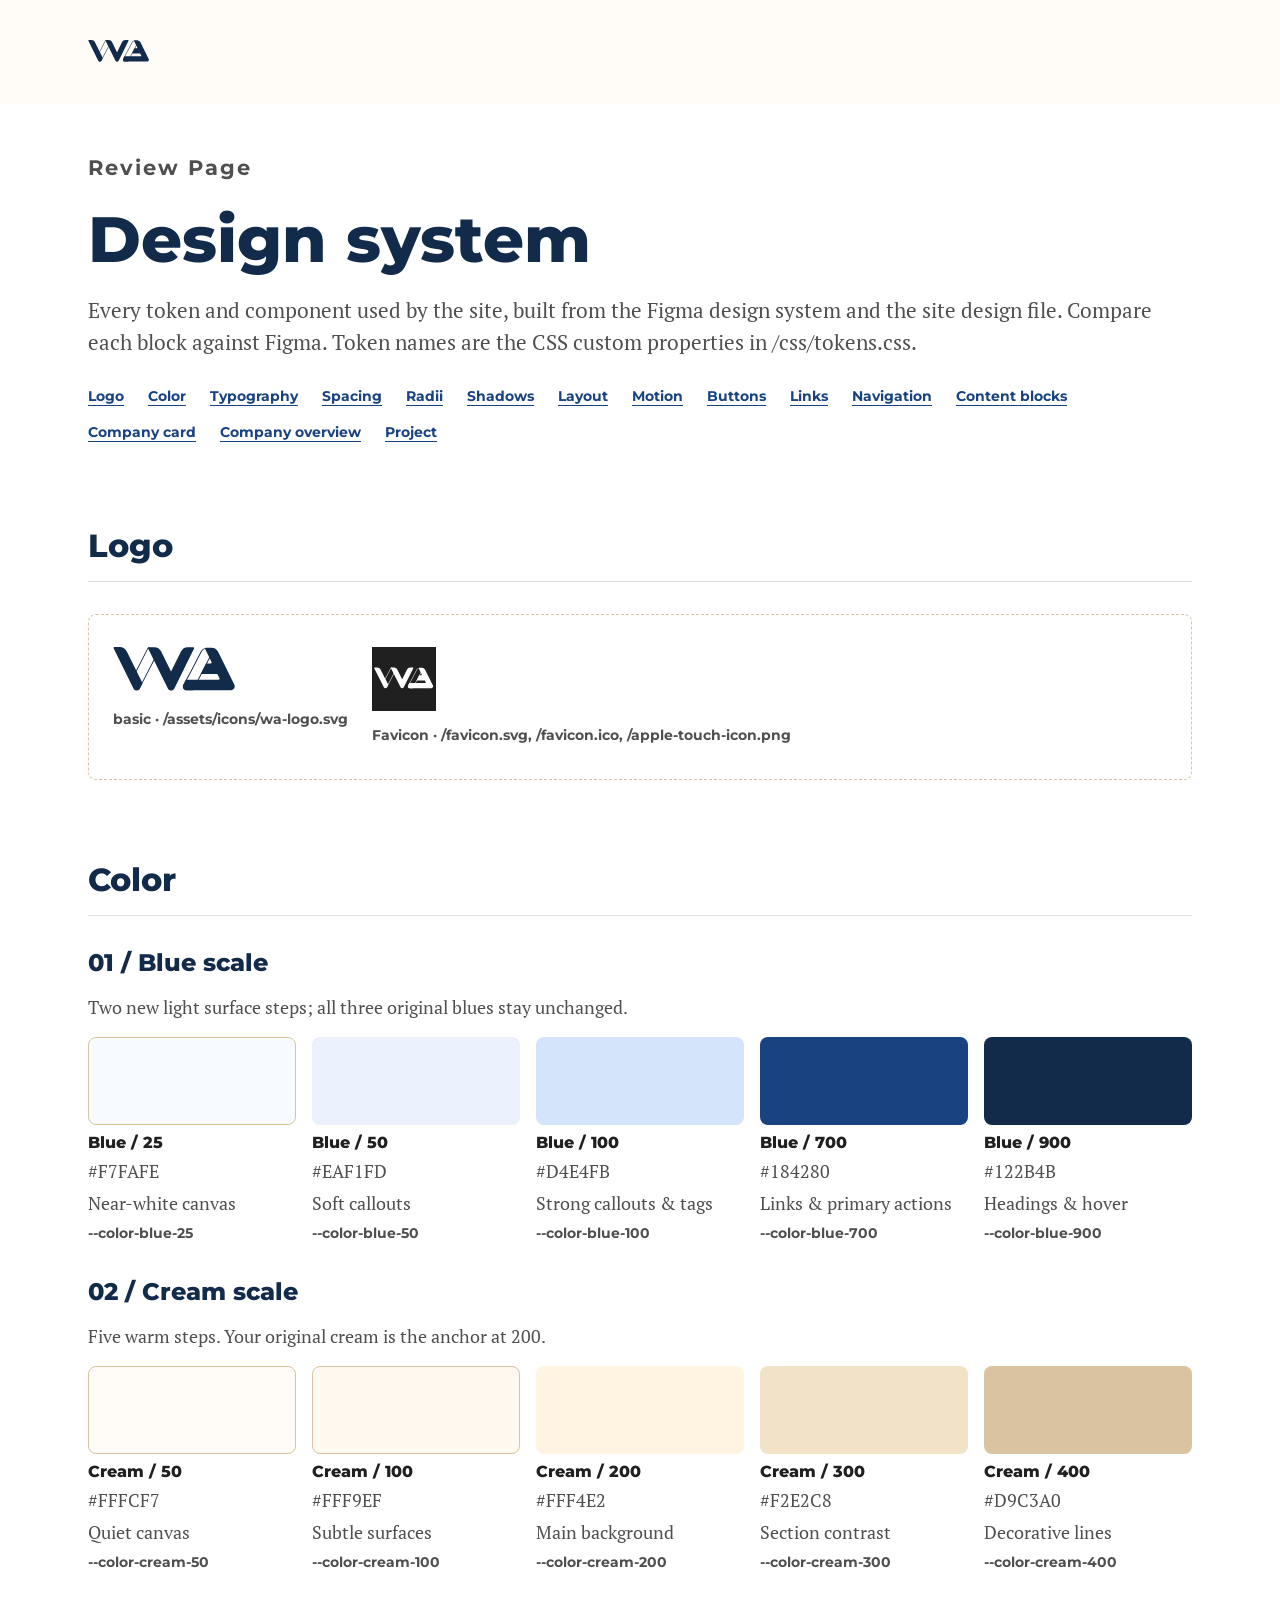
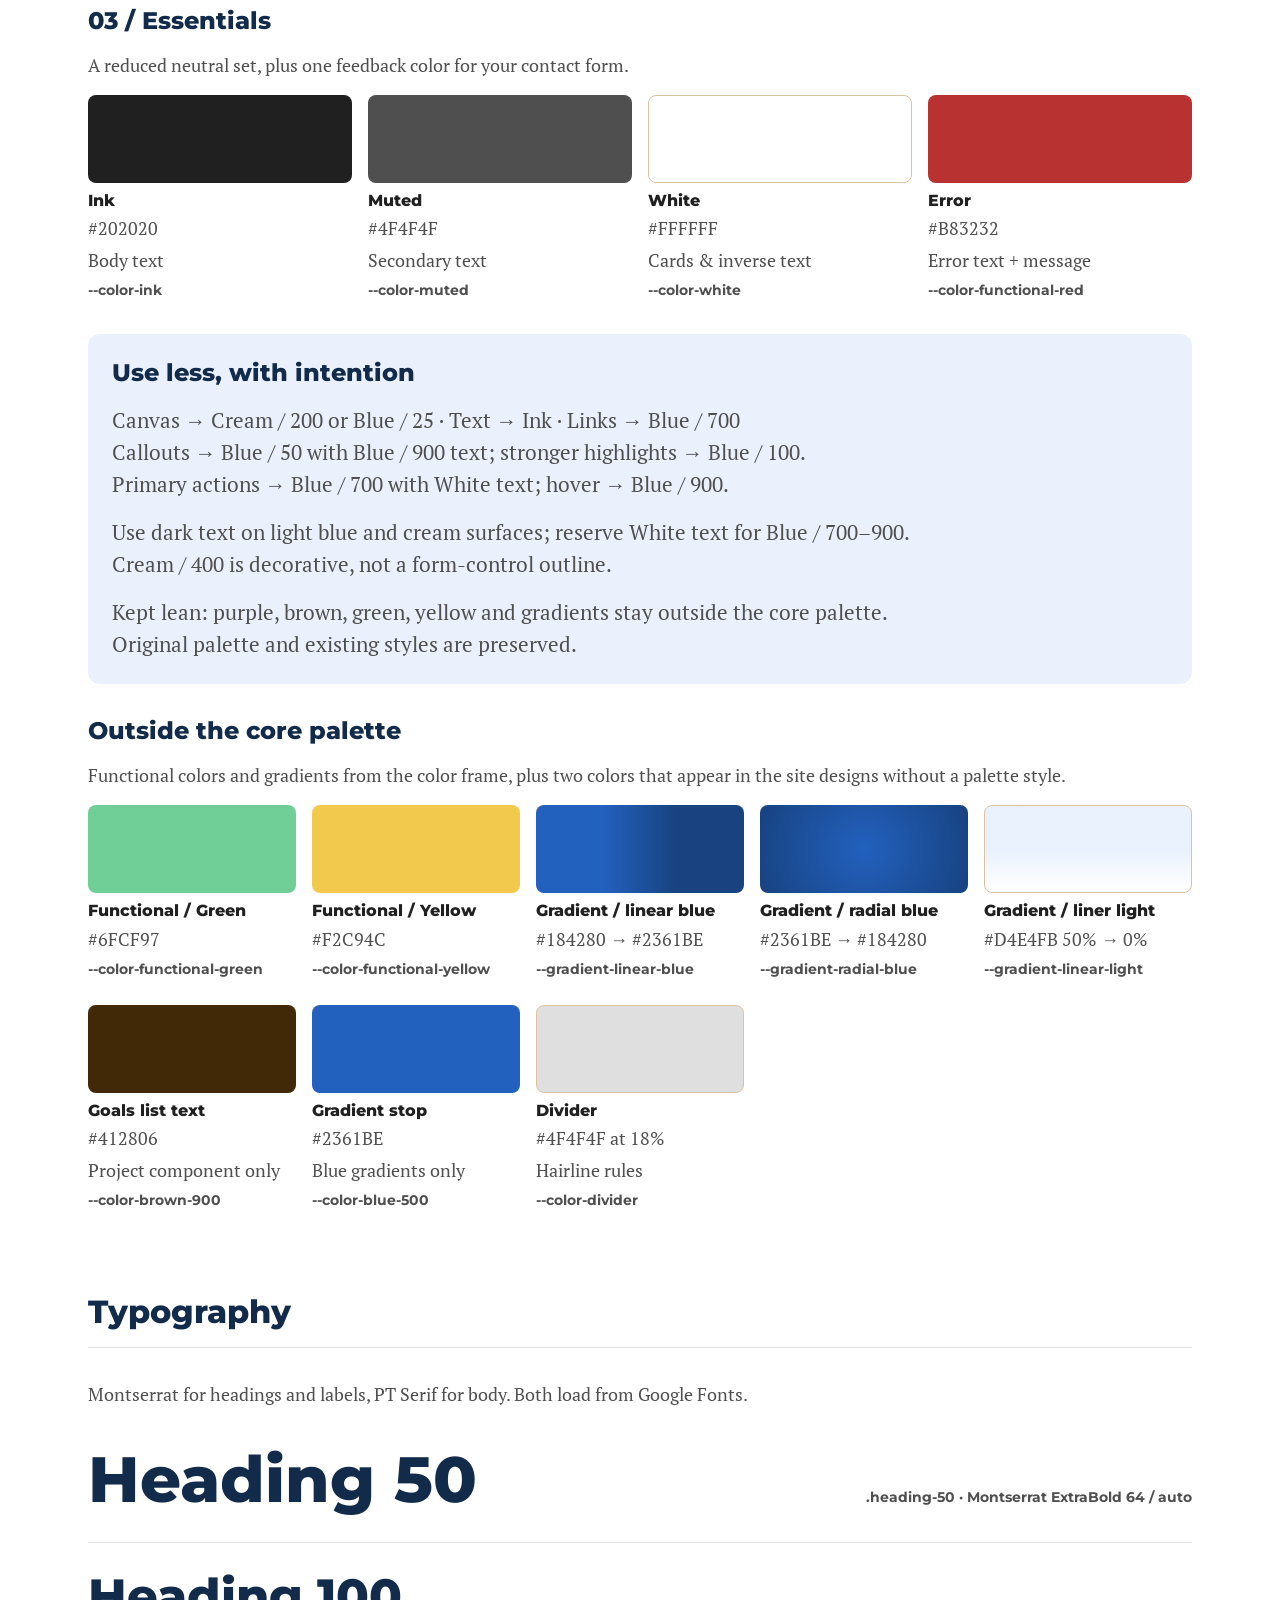
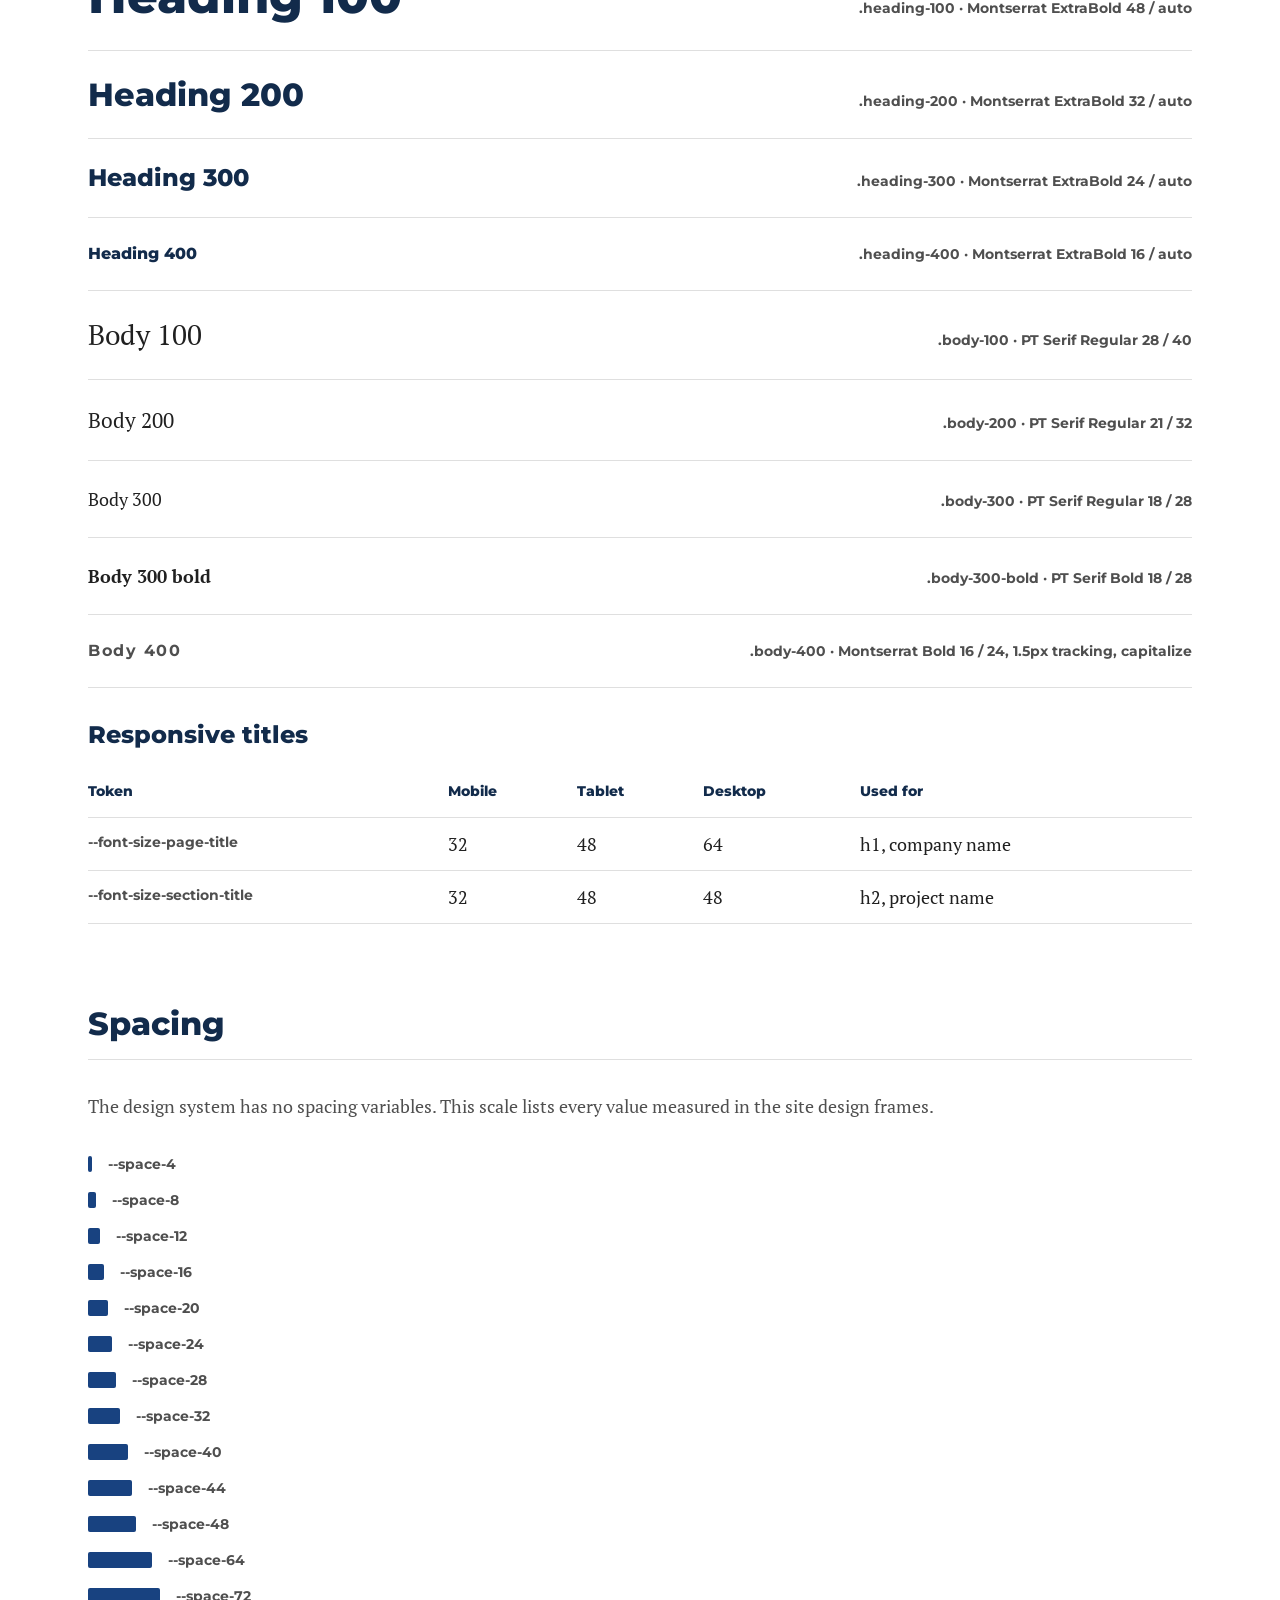
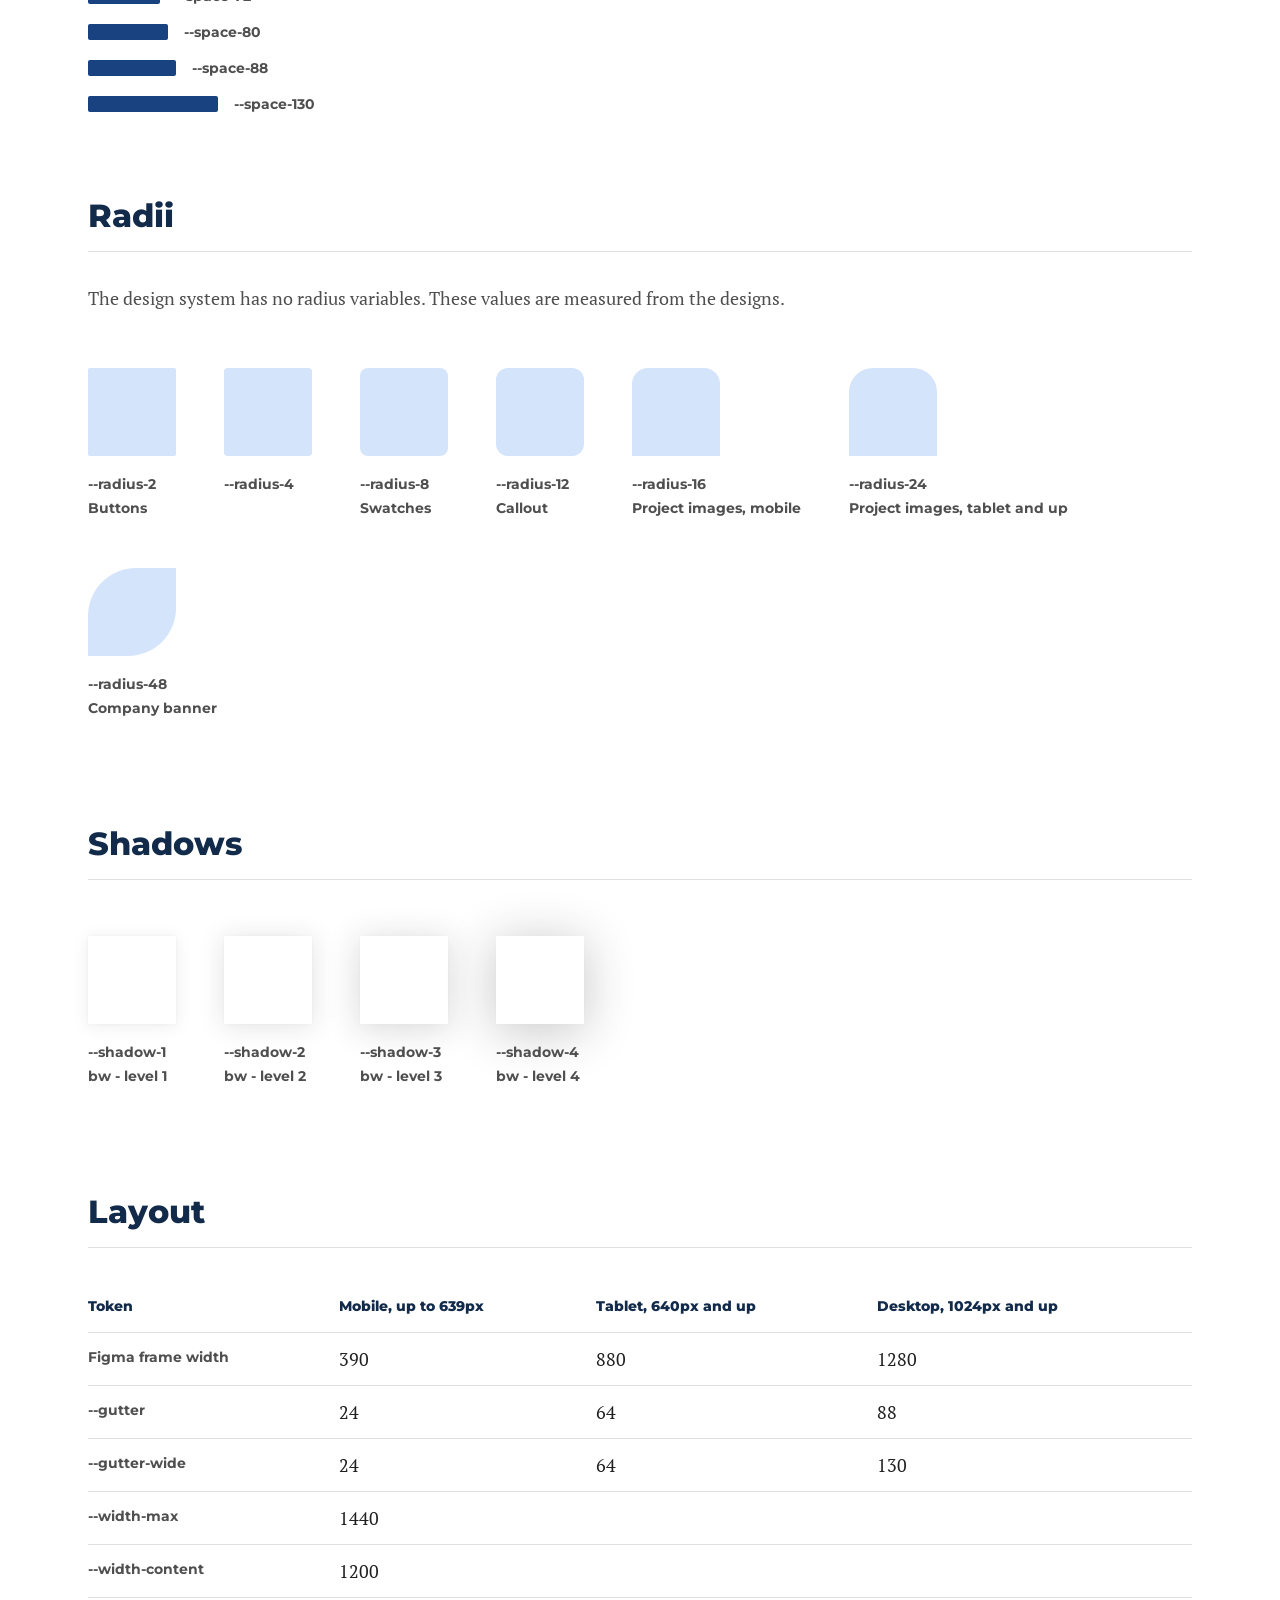
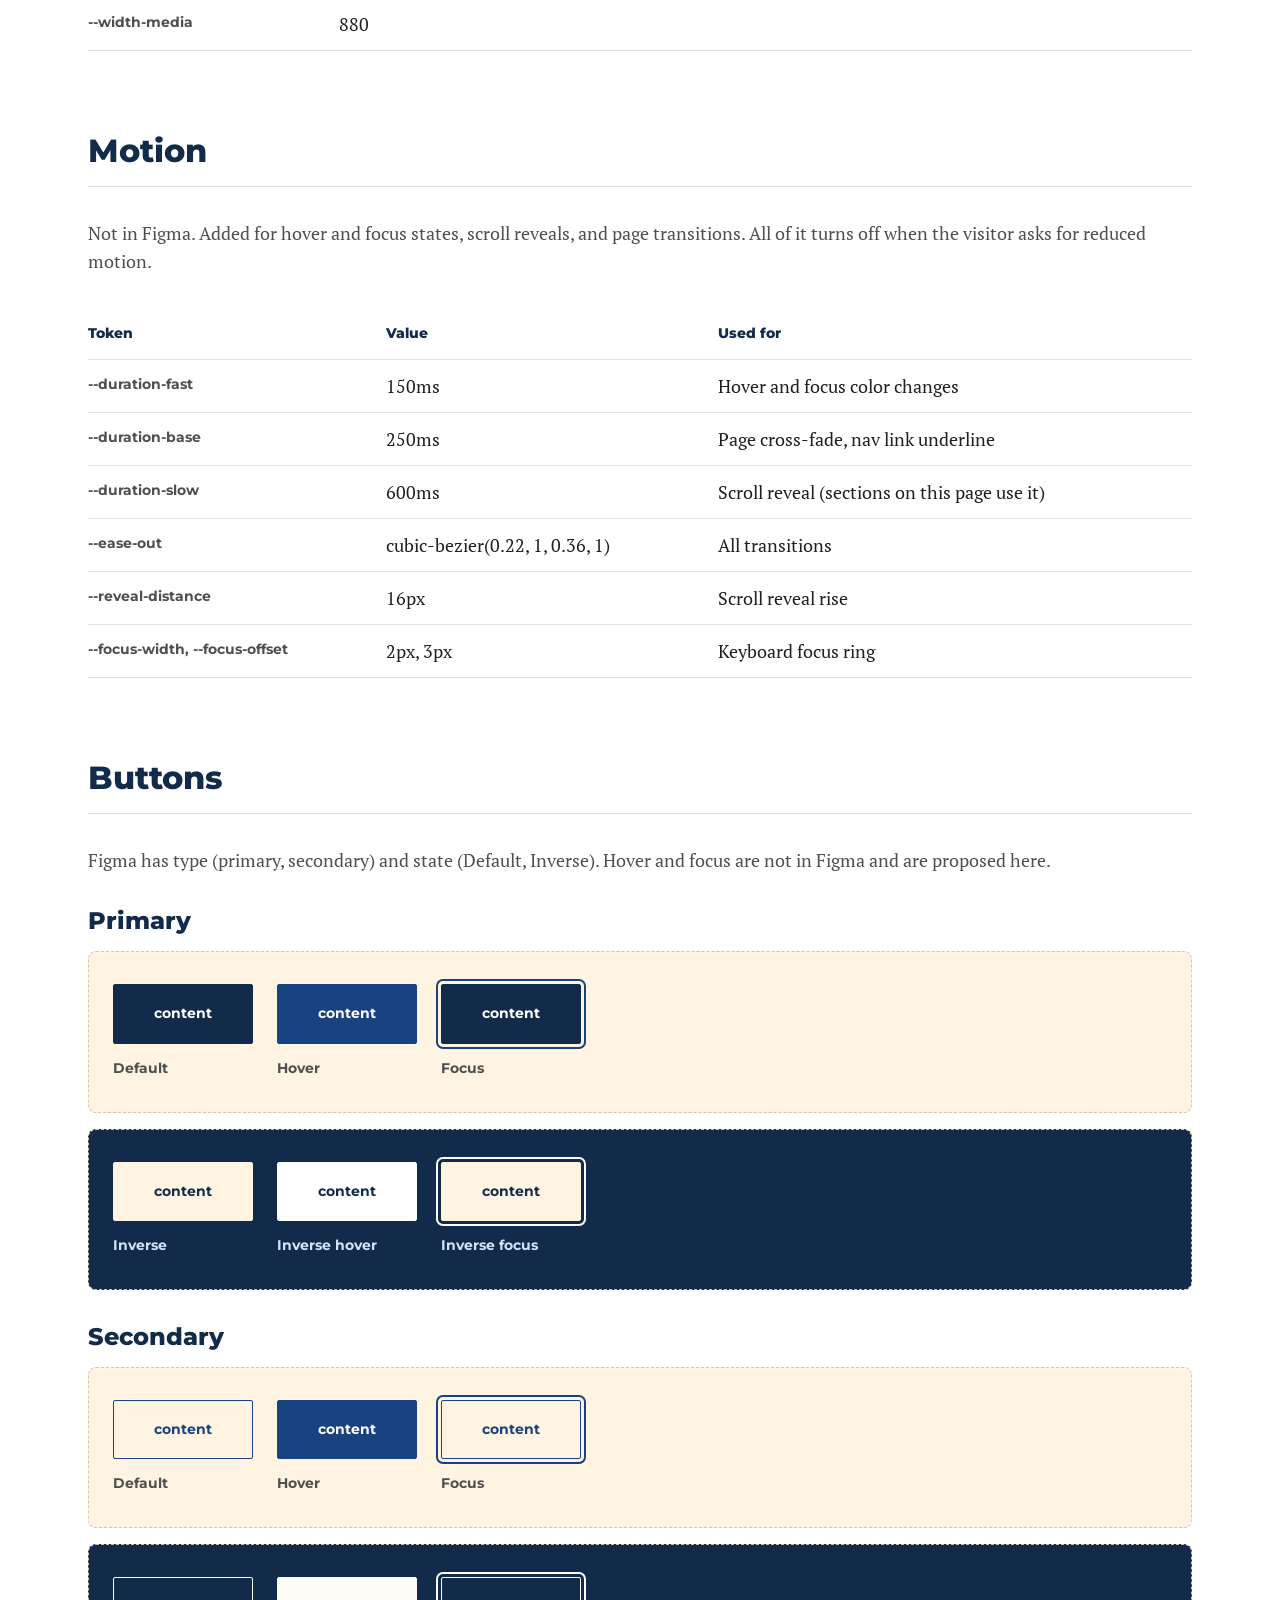
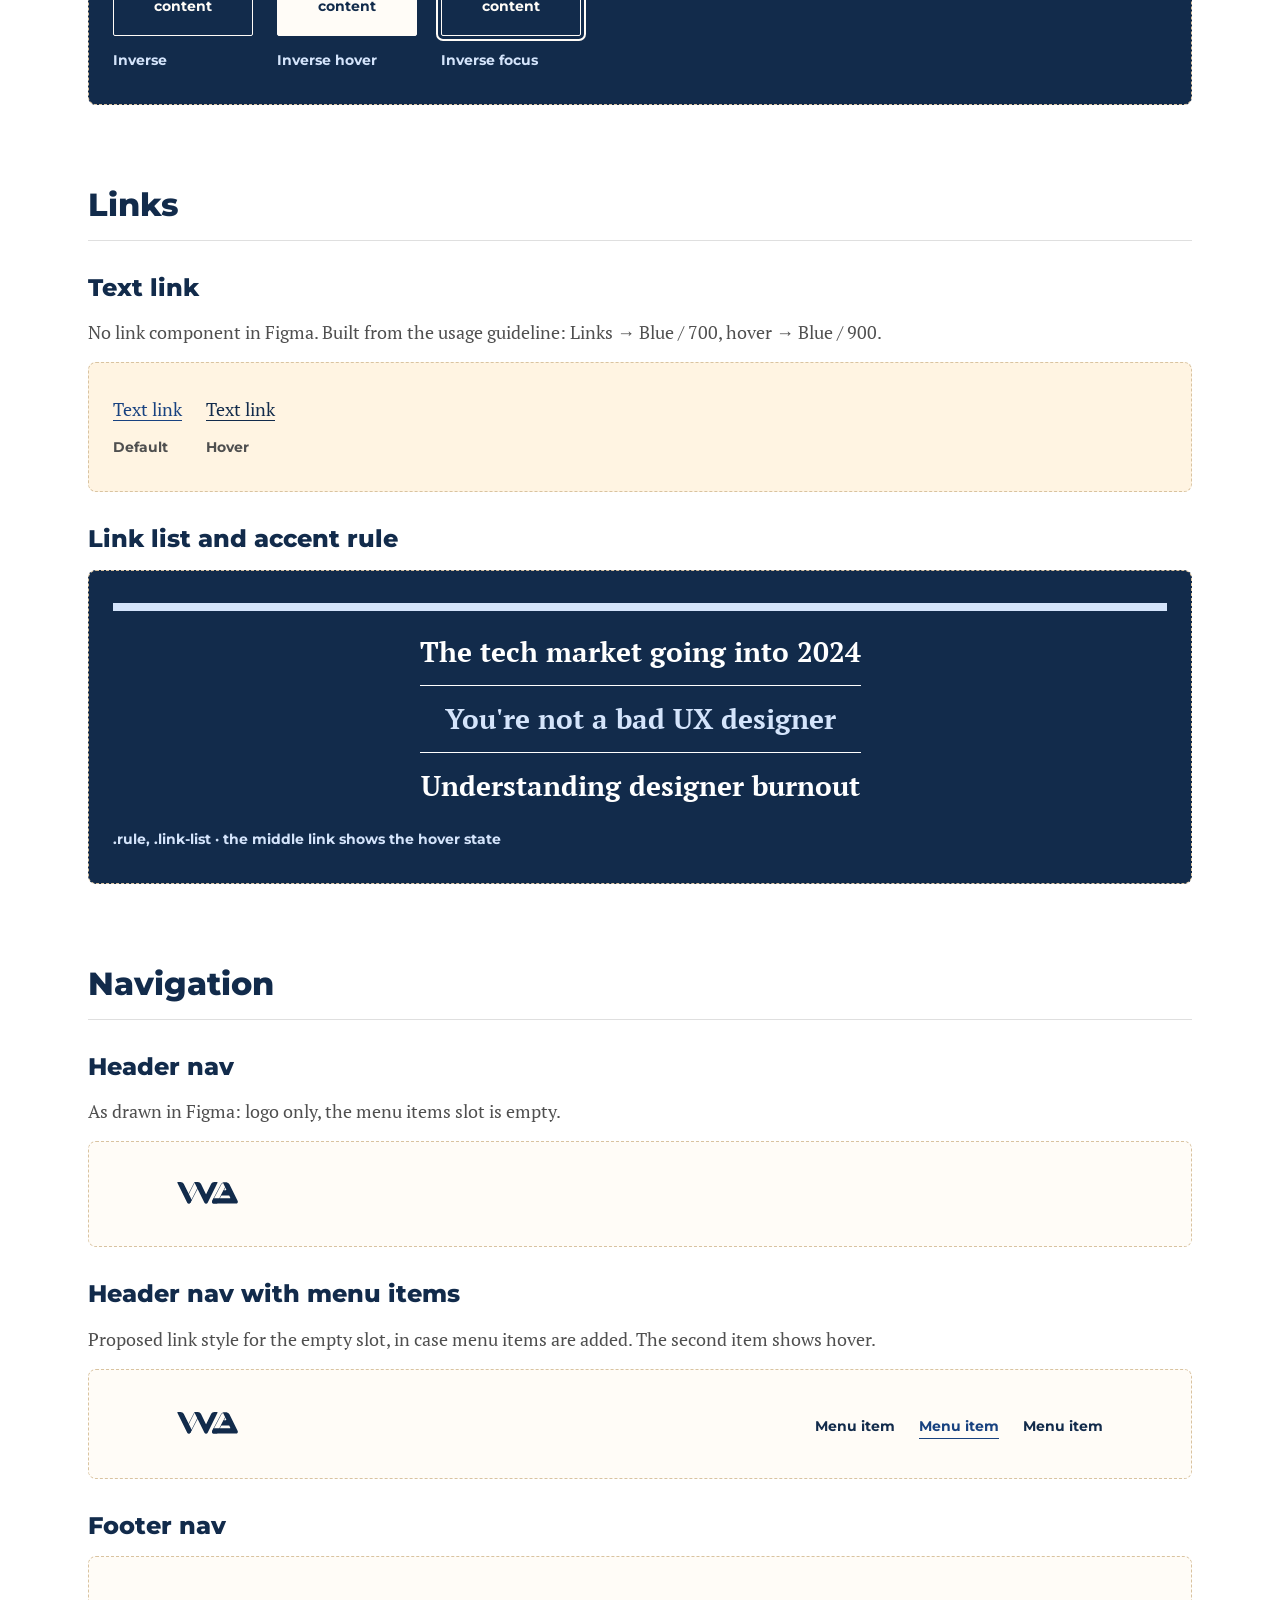
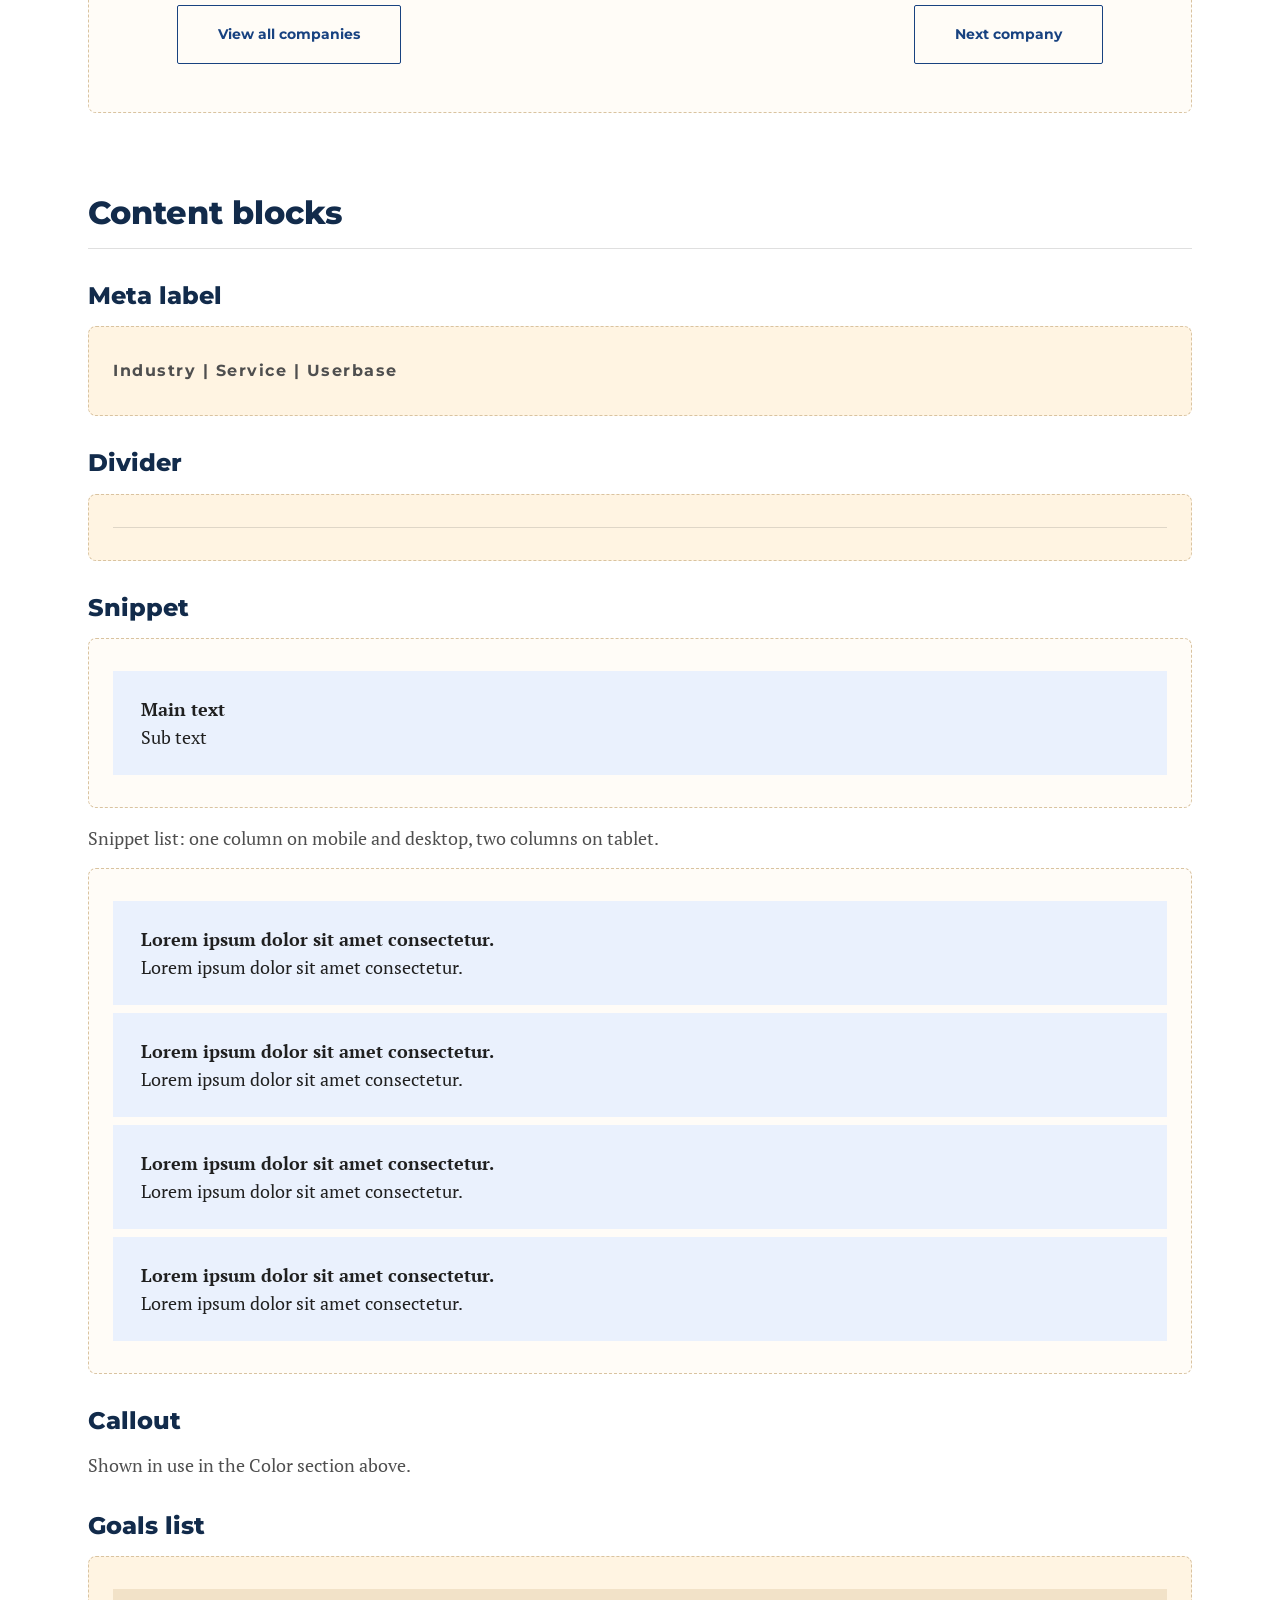
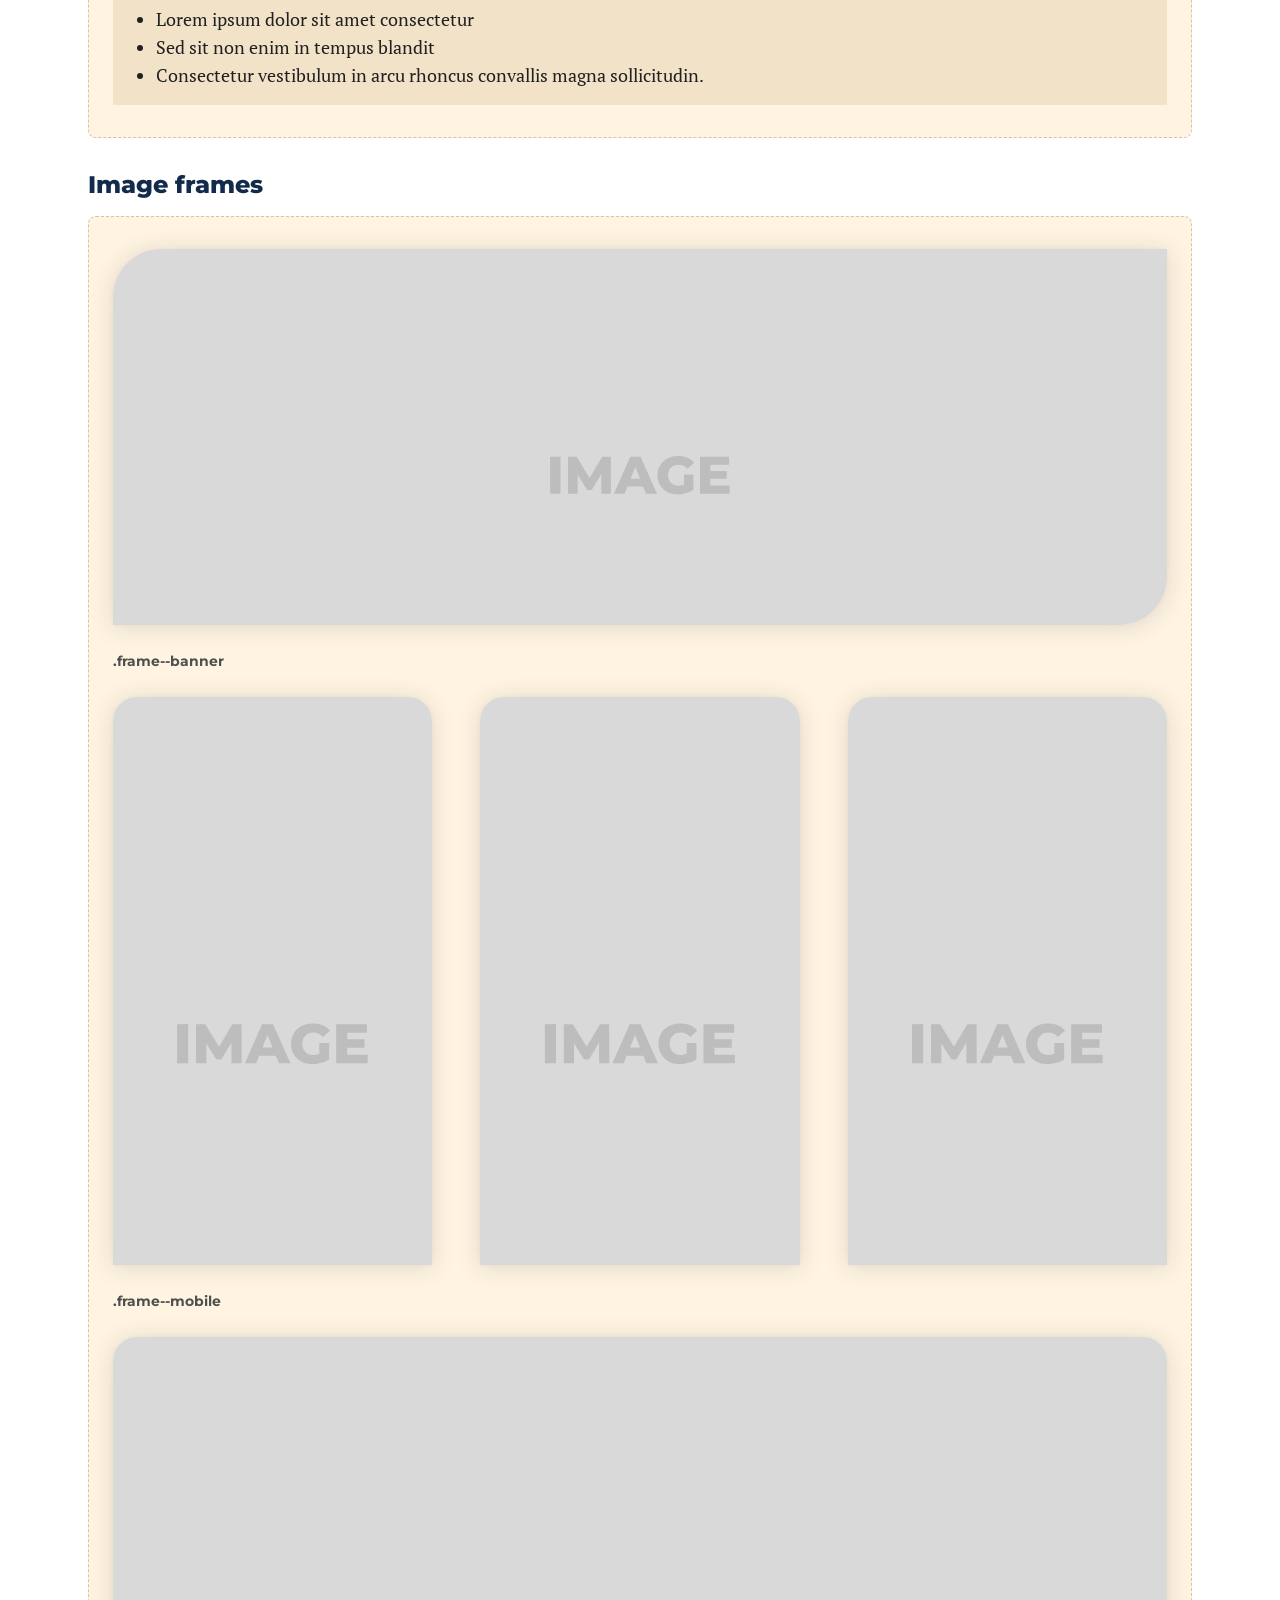
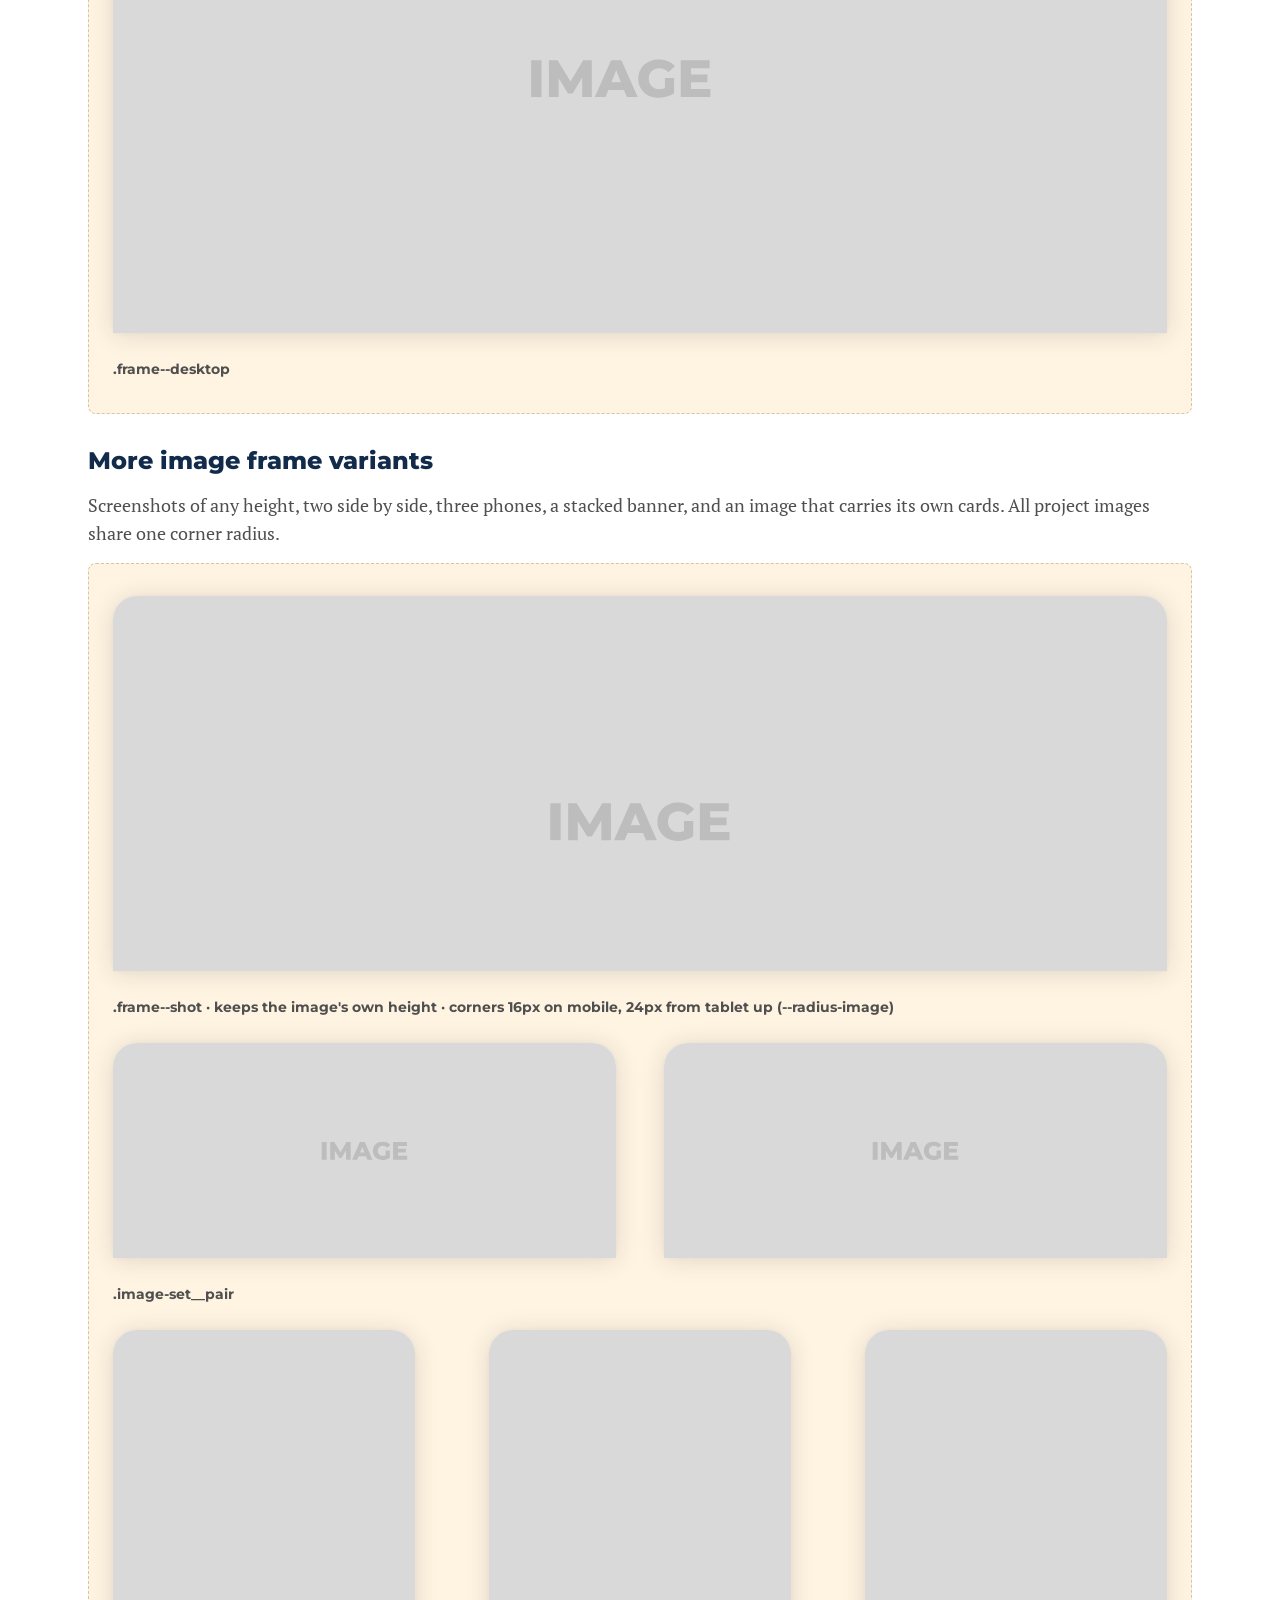
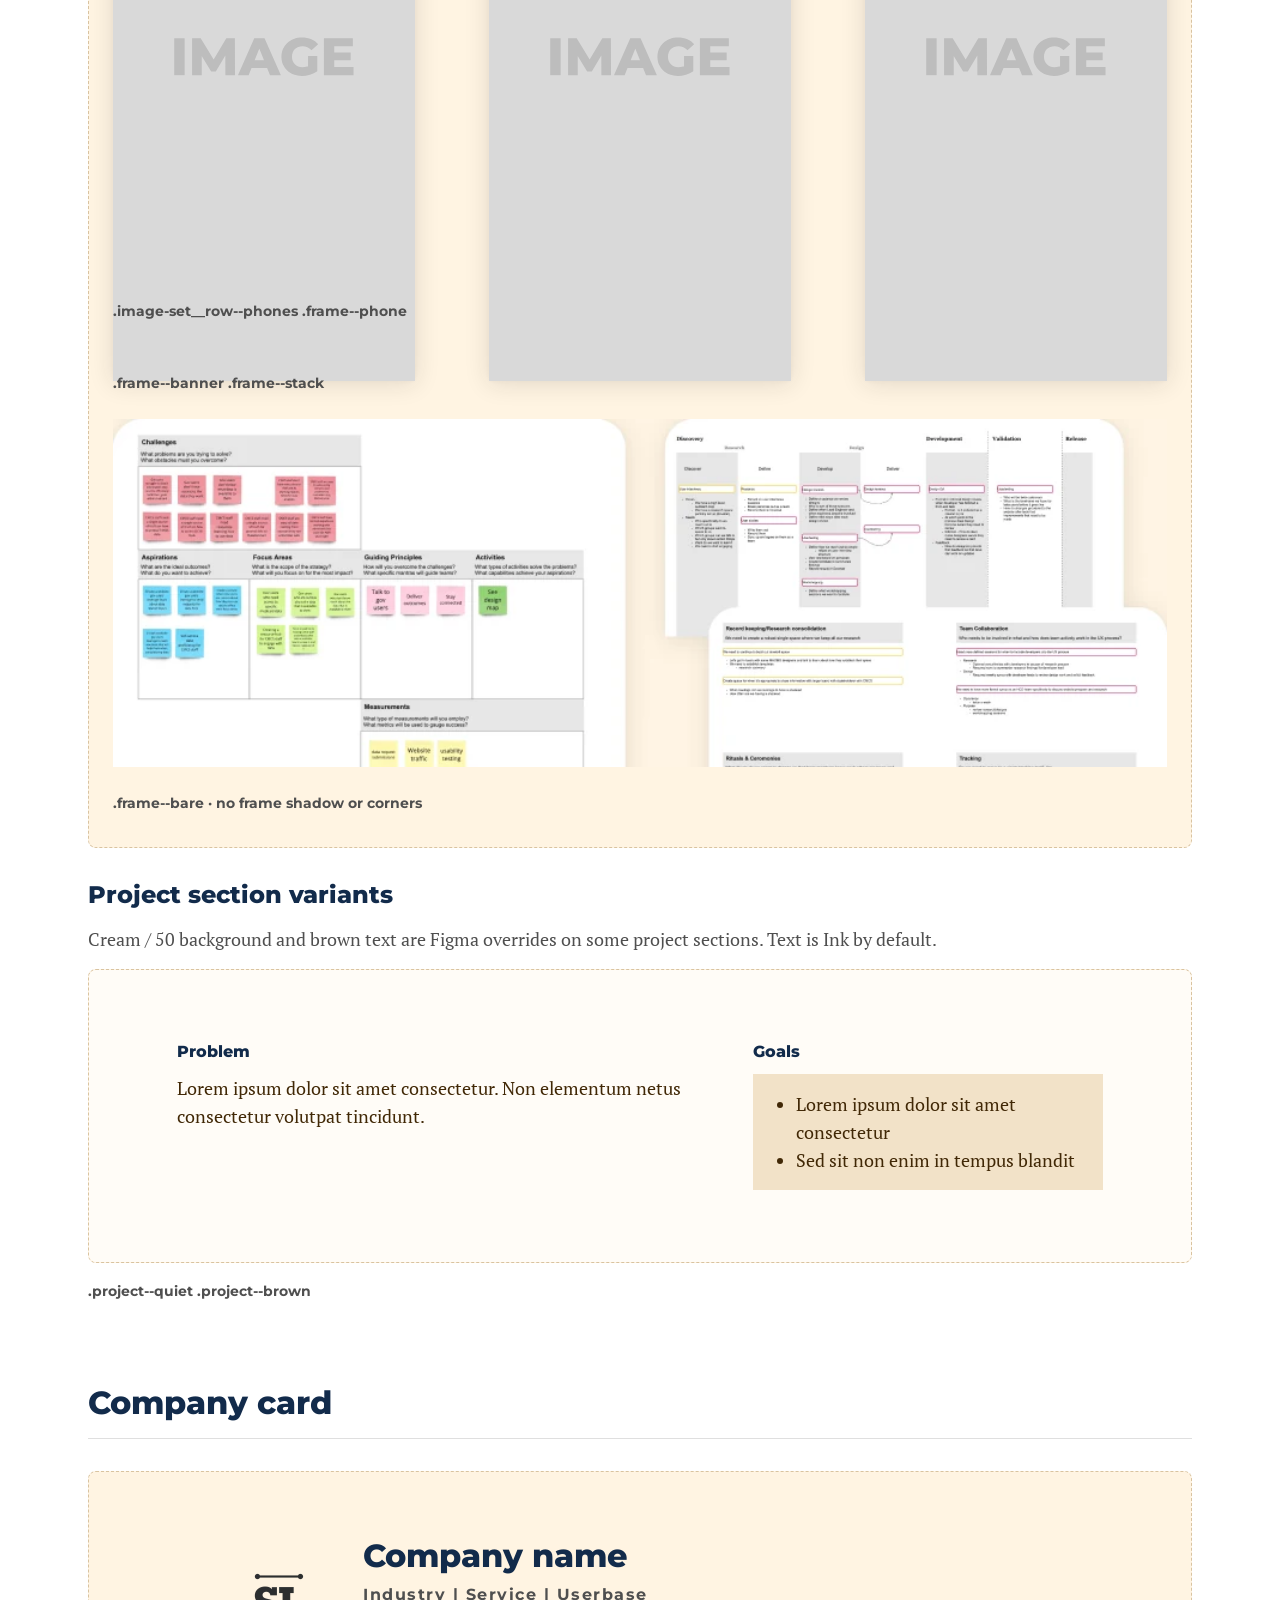
==== commit da3fb7a1: "Use one corner radius for company page images Project images now use 24px top corners on tablet and " ====
--- a/design-system/index.html
+++ b/design-system/index.html
@@ -366,7 +366,8 @@
         <div class="ds-tile"><div class="ds-tile__box" style="border-radius: var(--radius-4)"></div><p class="ds-token">--radius-4</p></div>
         <div class="ds-tile"><div class="ds-tile__box" style="border-radius: var(--radius-8)"></div><p class="ds-token">--radius-8<br>Swatches</p></div>
         <div class="ds-tile"><div class="ds-tile__box" style="border-radius: var(--radius-12)"></div><p class="ds-token">--radius-12<br>Callout</p></div>
-        <div class="ds-tile"><div class="ds-tile__box" style="border-radius: var(--radius-24) var(--radius-24) 0 0"></div><p class="ds-token">--radius-24<br>Project images</p></div>
+        <div class="ds-tile"><div class="ds-tile__box" style="border-radius: var(--radius-16) var(--radius-16) 0 0"></div><p class="ds-token">--radius-16<br>Project images, mobile</p></div>
+        <div class="ds-tile"><div class="ds-tile__box" style="border-radius: var(--radius-24) var(--radius-24) 0 0"></div><p class="ds-token">--radius-24<br>Project images, tablet and up</p></div>
         <div class="ds-tile"><div class="ds-tile__box" style="border-radius: var(--radius-48) 0 var(--radius-48) 0"></div><p class="ds-token">--radius-48<br>Company banner</p></div>
       </div>
     </section>
@@ -611,16 +612,12 @@
 
       <div class="ds-group">
         <h3>More image frame variants</h3>
-        <p class="ds-note">Screenshots of any height, larger corners, two side by side, three phones, a stacked banner, and an image that carries its own cards.</p>
+        <p class="ds-note">Screenshots of any height, two side by side, three phones, a stacked banner, and an image that carries its own cards. All project images share one corner radius.</p>
         <div class="ds-stage ds-stage--column">
           <div class="frame frame--shot">
             <img src="/assets/images/placeholder-banner.svg" alt="Placeholder screenshot" width="878" height="375" loading="lazy">
           </div>
-          <p class="ds-token">.frame--shot · keeps the image's own height</p>
-          <div class="frame frame--shot frame--shot-lg">
-            <img src="/assets/images/placeholder-banner.svg" alt="Placeholder screenshot with larger corners" width="878" height="375" loading="lazy">
-          </div>
-          <p class="ds-token">.frame--shot .frame--shot-lg · 48px top corners</p>
+          <p class="ds-token">.frame--shot · keeps the image's own height · corners 16px on mobile, 24px from tablet up (--radius-image)</p>
           <div class="image-set__pair">
             <div class="frame frame--shot"><img src="/assets/images/placeholder-banner.svg" alt="Placeholder screenshot, left" width="878" height="375" loading="lazy"></div>
             <div class="frame frame--shot"><img src="/assets/images/placeholder-banner.svg" alt="Placeholder screenshot, right" width="878" height="375" loading="lazy"></div>
@@ -631,7 +628,7 @@
             <div class="frame frame--phone"><img src="/assets/images/placeholder-mobile.svg" alt="Placeholder for a phone screen" width="262" height="566" loading="lazy"></div>
             <div class="frame frame--phone"><img src="/assets/images/placeholder-mobile.svg" alt="Placeholder for a phone screen" width="262" height="566" loading="lazy"></div>
           </div>
-          <p class="ds-token">.image-set__row--phones .frame--phone · 32px top corners</p>
+          <p class="ds-token">.image-set__row--phones .frame--phone</p>
           <div class="frame frame--banner frame--stack">
             <div class="frame__stack">
               <div class="frame__layer frame__layer--back"><img src="/assets/images/snagajob-banner-back.webp" alt="Placeholder layer, back" width="792" height="374" loading="lazy"></div>
--- a/css/tokens.css
+++ b/css/tokens.css
@@ -143,8 +143,9 @@
   --radius-4: 0.25rem;
   --radius-8: 0.5rem;               /* Swatches */
   --radius-12: 0.75rem;             /* Callout */
-  --radius-24: 1.5rem;              /* Project image frames */
-  --radius-32: 2rem;                /* Snagajob phone screenshots */
+  --radius-16: 1rem;                /* Project image frames on mobile */
+  --radius-24: 1.5rem;              /* Project image frames on tablet and desktop */
+  --radius-image: var(--radius-16); /* Project image corner, 16 on mobile and 24 from tablet up */
   --radius-48: 3rem;                /* Company banner */
 
   /* ---- Shadows: "bw - level 1" to "bw - level 4" ------------------------ */
@@ -183,6 +184,7 @@
     --gutter-wide: var(--space-64);
     --font-size-page-title: var(--font-size-heading-100);
     --font-size-section-title: var(--font-size-heading-100);
+    --radius-image: var(--radius-24);
   }
 }
 
--- a/css/components.css
+++ b/css/components.css
@@ -291,10 +291,12 @@
   aspect-ratio: var(--ratio-company-banner);
 }
 
+/* Project image corners: 24px on tablet and desktop, 16px on mobile (--radius-image) */
 .frame--mobile,
 .frame--desktop,
-.frame--shot {
-  border-radius: var(--radius-24) var(--radius-24) 0 0;
+.frame--shot,
+.frame--phone {
+  border-radius: var(--radius-image) var(--radius-image) 0 0;
 }
 
 /* Screenshot of any height: keeps the image's own proportions */
@@ -308,15 +310,7 @@
   box-shadow: none;
 }
 
-/* Larger top corners, used by the Snagajob screenshots (Figma 48 and 32) */
-.frame--shot-lg {
-  border-radius: var(--radius-48) var(--radius-48) 0 0;
-}
-
-.frame--phone {
-  border-radius: var(--radius-32) var(--radius-32) 0 0;
-}
-
+/* Phone screenshots: any height, three side by side */
 .frame--phone img {
   aspect-ratio: auto;
 }
